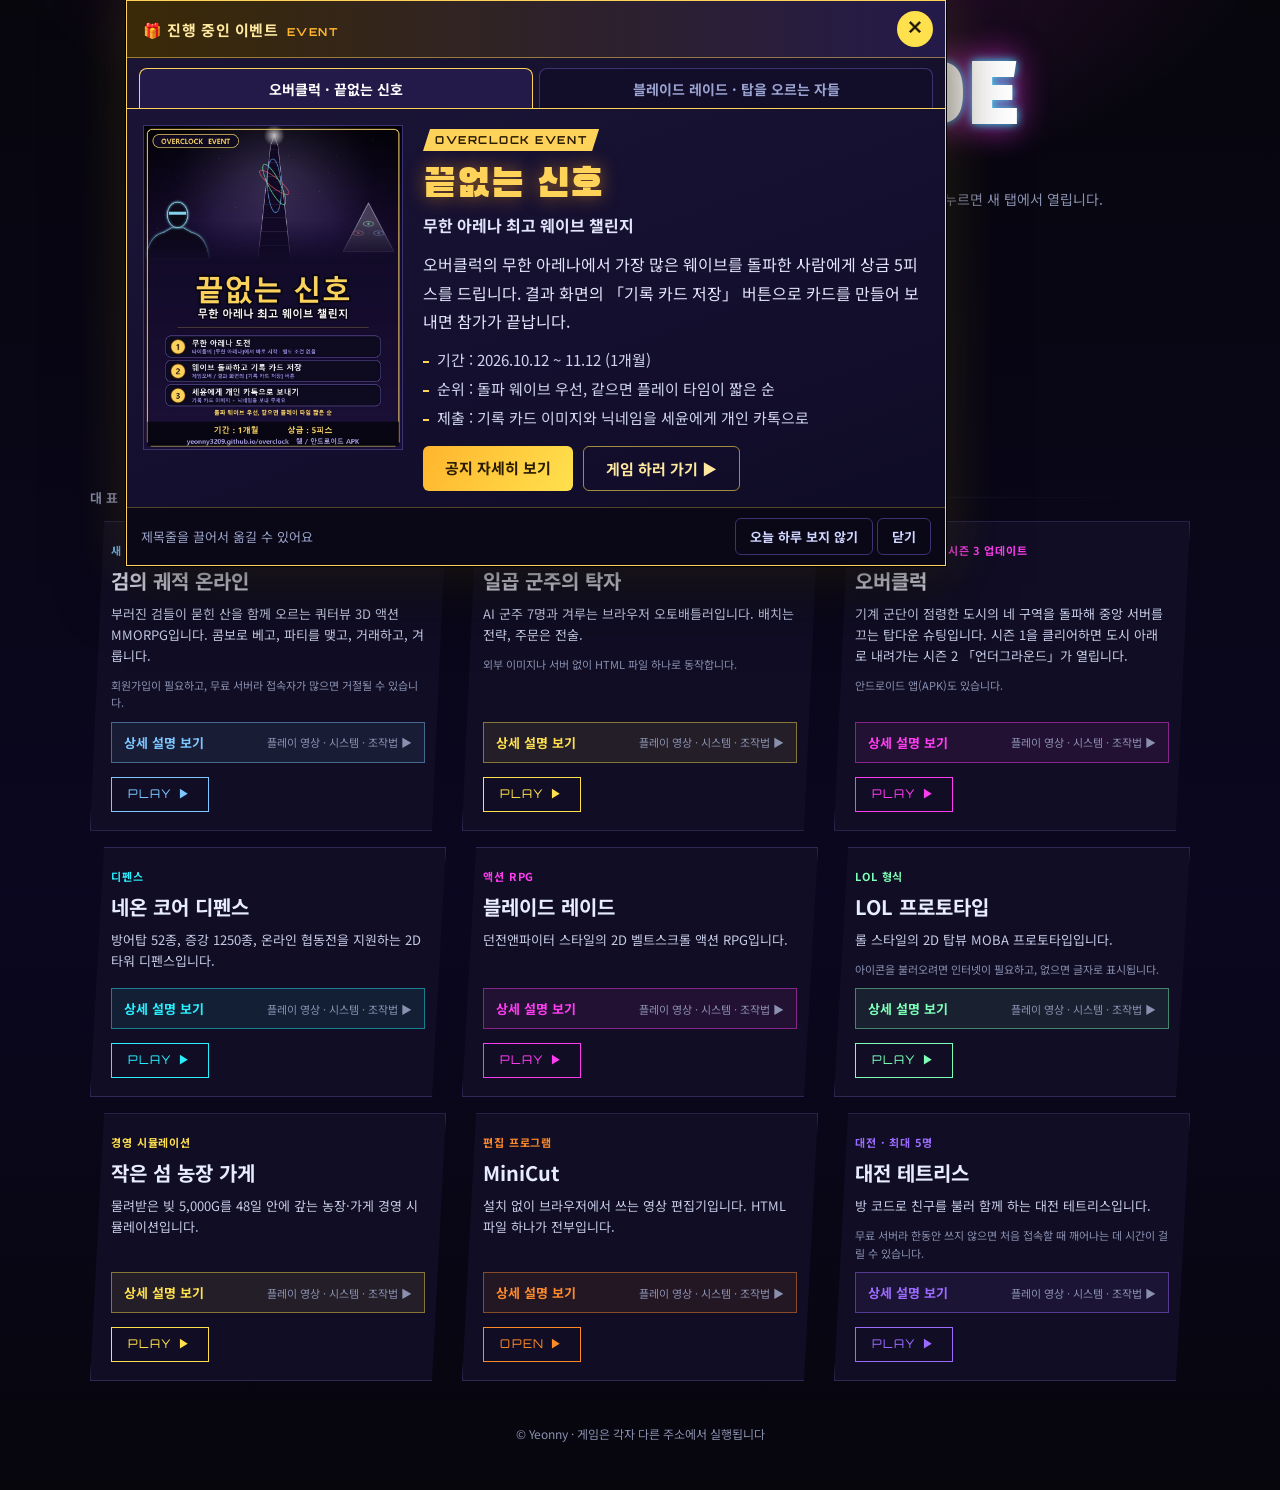
==== index.html @ 30a636f8 "새 게임 추가: 검의 궤적 온라인(카드, 상세 창, 플레이 영상, 새 테마) Co-Authored-By: Claude Sonnet 5.5 <noreply@anthropic.com>" ====
<!DOCTYPE html>
<html lang="ko">
<head>
<meta charset="utf-8">
<meta name="viewport" content="width=device-width,initial-scale=1,viewport-fit=cover">
<title>Yeonny Arcade</title>
<meta name="description" content="내가 만든 게임 모음. 명예의 전당과 대표 게임, 게임마다 상세 설명.">
<meta name="theme-color" content="#07060d">
<link rel="manifest" href="manifest.webmanifest">
<link rel="apple-touch-icon" href="icons/apple-touch-icon.png">
<meta name="apple-mobile-web-app-capable" content="yes">
<meta name="apple-mobile-web-app-title" content="Arcade">
<link rel="preconnect" href="https://fonts.googleapis.com">
<link rel="preconnect" href="https://fonts.gstatic.com" crossorigin>
<link href="https://fonts.googleapis.com/css2?family=Black+Han+Sans&family=Jua&family=Nanum+Myeongjo:wght@800&family=Noto+Sans+KR:wght@400;700&family=Orbitron:wght@700;900&display=swap" rel="stylesheet">
<style>
:root{--bg:#07060d;--panel:#100d24;--line:#2e2a55;--tx:#e8ecff;--mu:#8a90b0;--cy:#29f0ff;--mg:#ff3df0;--ye:#ffe14d}
*{box-sizing:border-box;margin:0;padding:0}
html,body{background:var(--bg);color:var(--tx);font-family:'Noto Sans KR','Malgun Gothic',sans-serif;min-height:100%}
body{padding:0 16px 48px;background:
  radial-gradient(900px 420px at 50% -80px,rgba(255,61,240,.22),transparent 70%),
  linear-gradient(var(--bg),#0b0720 60%,var(--bg))}
a{color:inherit;text-decoration:none}
.wrap{max-width:1100px;margin:0 auto}
header{padding:56px 0 28px;text-align:center}
.logo{font-family:'Black Han Sans','Malgun Gothic',sans-serif;font-size:clamp(40px,8vw,84px);line-height:1.05;letter-spacing:2px;color:#fff;text-shadow:0 0 10px var(--cy),0 0 34px var(--mg)}
.sub{font-family:'Orbitron',sans-serif;font-weight:700;letter-spacing:.5em;color:var(--mg);font-size:clamp(10px,2vw,15px);margin-top:10px;text-indent:.5em}
.lead{color:var(--mu);margin-top:16px;font-size:14px}
h2{font-family:'Orbitron','Noto Sans KR',sans-serif;font-size:13px;letter-spacing:.3em;text-transform:uppercase;color:var(--mu);margin:34px 0 14px;display:flex;align-items:center;gap:12px}
h2::after{content:"";flex:1;height:1px;background:linear-gradient(90deg,var(--line),transparent)}
h2 b{color:var(--ye);font-weight:700}
.grid{display:grid;gap:16px;align-items:stretch}
.hof{grid-template-columns:repeat(auto-fit,minmax(min(100%,320px),1fr))}
.games{grid-template-columns:repeat(auto-fill,minmax(min(100%,320px),1fr))}
.card{position:relative;display:flex;flex-direction:column;gap:10px;min-width:0;padding:20px 20px 18px;background:var(--panel);border:1.5px solid var(--line);clip-path:polygon(14px 0,100% 0,calc(100% - 14px) 100%,0 100%);transition:border-color .15s,box-shadow .15s}
.card:hover,.card:focus-within{border-color:var(--c,var(--cy));box-shadow:0 0 26px color-mix(in srgb,var(--c,var(--cy)) 40%,transparent)}
.card .tag{font-size:11px;font-weight:700;letter-spacing:.08em;color:var(--c,var(--cy))}
.card h3{font-size:20px;line-height:1.3;overflow-wrap:anywhere}
.card .lead2{font-size:13px;line-height:1.6;color:#c5cae6}
.card ul{list-style:none;display:flex;flex-direction:column;gap:6px;flex:1;padding-top:10px;border-top:1px solid var(--line)}
.card li{font-size:13px;line-height:1.65;color:#cfd4ee;padding-left:14px;position:relative;overflow-wrap:anywhere}
.card li::before{content:"";position:absolute;left:0;top:.72em;width:6px;height:2px;background:var(--c,var(--cy))}
.card details.more{flex:1;border-top:1px solid var(--line);padding-top:10px}
.card summary{cursor:pointer;list-style:none;display:flex;align-items:center;justify-content:space-between;gap:8px;font-size:13px;font-weight:700;color:var(--c,var(--cy));padding:6px 0;user-select:none}
.card summary::-webkit-details-marker{display:none}
.card summary small{font-weight:400;color:var(--mu)}
.card summary::after{content:"＋";font-size:16px;line-height:1}
.card details[open] summary::after{content:"－"}
.card summary:focus-visible{outline:2px solid var(--c,var(--cy));outline-offset:2px}
.card details ul{border-top:0;padding-top:8px}
.card .meta{font-size:11px;color:var(--mu);overflow-wrap:anywhere;line-height:1.6}
.card .go{align-self:flex-start;font-family:'Orbitron',sans-serif;font-size:12px;letter-spacing:.15em;color:var(--c,var(--cy));border:1.5px solid var(--c,var(--cy));padding:8px 16px;margin-top:4px;transition:background .12s,color .12s}
.card .go:hover,.card .go:focus-visible{background:var(--c,var(--cy));color:#07060d;outline:none}
.hof .card{border-color:color-mix(in srgb,var(--ye) 60%,var(--line));background:linear-gradient(160deg,#1a1430,var(--panel))}
.hof .card h3{font-size:23px}
.hof .card li{font-size:13.5px}
.note{font-size:12px;color:var(--mu);margin-top:10px;line-height:1.7}
footer{margin-top:44px;text-align:center;font-size:12px;color:var(--mu)}
@media (prefers-reduced-motion:reduce){.card,.go{transition:none}}

.hof-open{display:block;margin:22px auto 0;font-family:'Black Han Sans','Noto Sans KR',sans-serif;font-size:clamp(18px,3.4vw,24px);letter-spacing:.08em;color:#2a1c00;background:linear-gradient(120deg,#ffb52e,#ffe14d 40%,#fff6b0 50%,#ffe14d 60%,#ffb52e);background-size:220% 100%;border:0;padding:14px 34px;cursor:pointer;clip-path:polygon(16px 0,100% 0,calc(100% - 16px) 100%,0 100%);box-shadow:0 0 30px rgba(255,225,77,.55);animation:shine 3.2s linear infinite,pulse 2.4s ease-in-out infinite}
.hof-open .star{display:inline-block;animation:spin 3s linear infinite}
.hof-open:hover{filter:brightness(1.12)}
.hof-open:focus-visible{outline:3px solid #fff;outline-offset:4px}
@keyframes shine{to{background-position:-220% 0}}
@keyframes pulse{50%{box-shadow:0 0 48px rgba(255,225,77,.9)}}
@keyframes spin{to{transform:rotate(360deg)}}
.hof-ov{position:fixed;inset:0;z-index:50;background:radial-gradient(ellipse at 50% 0,#3a2a06 0,#120c02 55%,#050301 100%);opacity:0;transition:opacity .5s}
.hof-ov.open{opacity:1}
.hof-ov[hidden]{display:none}
#hofFx{position:absolute;inset:0;width:100%;height:100%;pointer-events:none}
.hof-beam{position:absolute;left:50%;top:-10%;width:160vmax;height:160vmax;margin-left:-80vmax;pointer-events:none;opacity:0;background:conic-gradient(from 0deg,transparent 0 8%,rgba(255,225,77,.16) 10%,transparent 12% 20%,rgba(255,225,77,.12) 22%,transparent 24% 33%,rgba(255,200,60,.15) 35%,transparent 37% 48%,rgba(255,225,77,.12) 50%,transparent 52% 63%,rgba(255,200,60,.15) 65%,transparent 67% 78%,rgba(255,225,77,.12) 80%,transparent 82% 100%);-webkit-mask:radial-gradient(circle,#000 0,transparent 55%);mask:radial-gradient(circle,#000 0,transparent 55%)}
.hof-ov.open .hof-beam{opacity:1;transition:opacity 1.2s .2s;animation:rays 40s linear infinite}
@keyframes rays{to{transform:rotate(360deg)}}
.hof-scroll{position:absolute;inset:0;overflow-y:auto;overflow-x:hidden;padding:0 16px 64px;-webkit-overflow-scrolling:touch}
.hof-x{position:fixed;top:max(12px,env(safe-area-inset-top));right:16px;z-index:3;width:44px;height:44px;border-radius:50%;border:1.5px solid rgba(255,225,77,.6);background:rgba(10,6,0,.7);color:#ffe14d;font-size:18px;cursor:pointer}
.hof-x:hover,.hof-x:focus-visible{background:#ffe14d;color:#120c02;outline:none}
.hof-head{text-align:center;padding:64px 0 28px;max-width:1000px;margin:0 auto}
.hof-kicker{font-family:'Orbitron',sans-serif;font-weight:700;letter-spacing:.5em;text-indent:.5em;font-size:12px;color:#ffb52e;opacity:0;transform:translateY(-8px);transition:all .6s .3s}
.hof-ov.open .hof-kicker{opacity:1;transform:none}
.hof-ov h2.hof-title{font-family:'Orbitron','Black Han Sans',sans-serif;font-weight:900;font-size:clamp(34px,9vw,92px);line-height:1.1;letter-spacing:.06em;margin:10px 0 0;display:block;text-transform:none;color:#fff6b0;text-shadow:0 0 14px #ffe14d,0 0 44px #ff9a00}
.hof-ov h2.hof-title::after{display:none}
.hof-title span{display:inline-block;opacity:0;transform:translateY(40px) scale(.6);filter:blur(8px)}
.hof-ov.open .hof-title span{animation:letter .7s cubic-bezier(.2,1.4,.4,1) forwards;animation-delay:calc(.45s + var(--i)*.07s)}
@keyframes letter{to{opacity:1;transform:none;filter:none}}
.hof-sub{margin-top:12px;color:#d9c9a0;font-size:15px;letter-spacing:.2em;opacity:0;transition:opacity .8s 1.6s}
.hof-ov.open .hof-sub{opacity:1}
.hof-ch{position:relative;max-width:1000px;margin:34px auto 0;padding:30px 28px 26px;background:linear-gradient(160deg,rgba(32,22,6,.92),rgba(14,9,3,.94));border:1.5px solid color-mix(in srgb,var(--c) 70%,#000);box-shadow:0 0 40px color-mix(in srgb,var(--c) 28%,transparent),inset 0 0 60px color-mix(in srgb,var(--c) 8%,transparent);clip-path:polygon(22px 0,100% 0,calc(100% - 22px) 100%,0 100%);opacity:0;transform:translateY(60px) scale(.96)}
.hof-ch.in{opacity:1;transform:none;transition:opacity .8s,transform .9s cubic-bezier(.2,1.2,.3,1)}
.hof-ch.in::before{content:"";position:absolute;top:0;bottom:0;width:30%;left:-40%;background:linear-gradient(100deg,transparent,rgba(255,255,255,.22),transparent);animation:sweep 1.4s .3s ease-out forwards;pointer-events:none}
@keyframes sweep{to{left:120%}}
.hof-ch .badge{display:inline-block;font-family:'Orbitron','Noto Sans KR',sans-serif;font-weight:700;font-size:12px;letter-spacing:.14em;color:#120c02;background:var(--c);padding:6px 14px;clip-path:polygon(8px 0,100% 0,calc(100% - 8px) 100%,0 100%)}
.hof-ch h3{font-family:'Black Han Sans','Noto Sans KR',sans-serif;font-weight:400;font-size:clamp(26px,5vw,44px);line-height:1.2;margin:14px 0 6px;color:#fff;text-shadow:0 0 18px var(--c)}
.hof-ch .quote{font-size:clamp(15px,2.4vw,19px);color:var(--c);font-weight:700;margin-bottom:12px}
.hof-ch .para{font-size:15px;line-height:1.85;color:#e6e0cf;margin-top:8px;max-width:78ch}
.hof-ch .chips{display:flex;flex-wrap:wrap;gap:8px;margin:16px 0 14px}
.hof-ch .chips span{font-size:12px;font-weight:700;color:var(--c);border:1px solid color-mix(in srgb,var(--c) 70%,#000);padding:5px 12px;background:color-mix(in srgb,var(--c) 10%,transparent)}
.hof-ch ul{list-style:none;display:grid;grid-template-columns:repeat(auto-fit,minmax(min(100%,420px),1fr));gap:4px 26px;padding-top:12px;border-top:1px solid color-mix(in srgb,var(--c) 40%,#000)}
.hof-ch li{font-size:13px;line-height:1.7;color:#d4cfc0;padding-left:14px;position:relative;overflow-wrap:anywhere}
.hof-ch li::before{content:"";position:absolute;left:0;top:.75em;width:6px;height:2px;background:var(--c)}
.hof-ch .meta{font-size:12px;color:#a89d80;margin-top:12px;line-height:1.6}
.hof-ch .go{display:inline-block;margin-top:18px;font-family:'Orbitron',sans-serif;font-weight:700;font-size:13px;letter-spacing:.15em;color:#120c02;background:var(--c);padding:11px 26px;clip-path:polygon(10px 0,100% 0,calc(100% - 10px) 100%,0 100%);transition:filter .12s,transform .12s}
.hof-ch .go:hover,.hof-ch .go:focus-visible{filter:brightness(1.18);transform:translateY(-2px);outline:none}
.hof-end{max-width:1000px;margin:40px auto 0;text-align:center;color:#d9c9a0;font-size:14px;letter-spacing:.12em;opacity:0;transition:opacity 1s}
.hof-end.in{opacity:1}
body.hof-lock{overflow:hidden}
@media (prefers-reduced-motion:reduce){.hof-open,.hof-open .star,.hof-beam{animation:none!important}.hof-ov,.hof-title span,.hof-kicker,.hof-sub,.hof-ch,.hof-end{transition:none!important;animation:none!important}.hof-title span{opacity:1;transform:none;filter:none}.hof-kicker,.hof-sub,.hof-ch,.hof-end{opacity:1;transform:none}.hof-ch::before{display:none}}

.hof-head{position:relative}
.hof-ring{position:absolute;left:50%;top:58%;border-radius:50%;pointer-events:none;opacity:0;transform:translate(-50%,-50%)}
.hof-ring.r1{width:min(560px,92vw);height:min(560px,92vw);border:2px dashed rgba(255,225,77,.45)}
.hof-ring.r2{width:min(720px,98vw);height:min(720px,98vw);border:1px solid rgba(255,154,0,.35);box-shadow:0 0 40px rgba(255,154,0,.25) inset}
.hof-ov.open .hof-ring{opacity:1;transition:opacity 1.2s 1s;animation:ringspin 22s linear infinite}
.hof-ov.open .hof-ring.r2{animation-duration:34s;animation-direction:reverse}
@keyframes ringspin{to{transform:translate(-50%,-50%) rotate(360deg)}}
.hof-title{will-change:transform}
.hof-ov.open h2.hof-title{animation:titleglow 2.4s 2.2s ease-in-out infinite}
@keyframes titleglow{50%{text-shadow:0 0 22px #fff,0 0 70px #ffb52e}}
.hof-flash{position:absolute;inset:0;background:radial-gradient(circle at 50% 30%,rgba(255,255,230,.95),rgba(255,225,77,.35) 45%,transparent 75%);opacity:0;pointer-events:none}
.hof-flash.boomf{animation:boomf .7s ease-out}
@keyframes boomf{0%{opacity:.9}100%{opacity:0}}
.hof-scroll.shake{animation:shake .55s}
@keyframes shake{0%,100%{transform:none}15%{transform:translate(-6px,4px)}30%{transform:translate(5px,-5px)}45%{transform:translate(-4px,-3px)}60%{transform:translate(4px,3px)}80%{transform:translate(-2px,1px)}}
.hof-snd{position:fixed;top:max(12px,env(safe-area-inset-top));right:68px;z-index:3;width:44px;height:44px;border-radius:50%;border:1.5px solid rgba(255,225,77,.6);background:rgba(10,6,0,.7);color:#ffe14d;font-size:18px;cursor:pointer}
.hof-snd:hover,.hof-snd:focus-visible{background:#ffe14d;outline:none}
.hof-ch.in{box-shadow:0 0 70px color-mix(in srgb,var(--c) 38%,transparent),inset 0 0 70px color-mix(in srgb,var(--c) 10%,transparent)}
.hof-ch.in .badge{animation:badgepop .7s cubic-bezier(.2,1.6,.4,1) .35s backwards}
@keyframes badgepop{from{transform:scale(.3) rotate(-8deg);opacity:0}to{transform:none;opacity:1}}
.hof-ch.in h3{animation:h3in .8s .25s cubic-bezier(.2,1.2,.3,1) backwards}
@keyframes h3in{from{transform:translateX(-40px);opacity:0;filter:blur(6px)}to{transform:none;opacity:1;filter:none}}
.hof-ch.in .chips span{animation:chipin .5s backwards;animation-delay:calc(.6s + var(--n,0)*.08s)}
@keyframes chipin{from{transform:translateY(14px) scale(.8);opacity:0}to{transform:none;opacity:1}}
@media (prefers-reduced-motion:reduce){.hof-ring,.hof-flash,.hof-scroll.shake,.hof-ch.in .badge,.hof-ch.in h3,.hof-ch.in .chips span{animation:none!important}.hof-ring{opacity:.5}.hof-ov.open h2.hof-title{animation:none!important}}
.hof-vid{margin:4px 0 14px;position:relative;border:1.5px solid color-mix(in srgb,var(--c) 60%,#000);box-shadow:0 0 34px color-mix(in srgb,var(--c) 30%,transparent);background:#000;aspect-ratio:16/9;overflow:hidden;max-width:820px}
.hof-vid video{width:100%;height:100%;display:block;object-fit:contain}
.hof-vid figcaption{position:absolute;left:0;right:0;bottom:0;padding:6px 10px;font:700 11px Orbitron,'Noto Sans KR',sans-serif;letter-spacing:.08em;color:#fff;background:linear-gradient(transparent,rgba(0,0,0,.75))}
.hof-ch.in .hof-vid{animation:vidin .9s .45s cubic-bezier(.2,1.2,.3,1) backwards}
@keyframes vidin{from{opacity:0;transform:scale(.92)}to{opacity:1;transform:none}}
</style>
<link rel="stylesheet" href="games.css?v=3">
<link rel="stylesheet" href="history.css?v=3">
<link rel="stylesheet" href="events.css?v=3">
</head>
<body>
<div class="wrap">
  <header>
    <div class="logo">YEONNY ARCADE</div>
    <div class="sub">GAME COLLECTION</div>
    <p class="lead">내가 만든 게임 중에서 잘 만든 것만 모았습니다. 「상세 설명 보기」를 누르면 플레이 영상과 자세한 설명 창이 열리고, 아래 버튼을 누르면 새 탭에서 열립니다.</p>
    <button type="button" class="hof-open" id="hofOpen" aria-haspopup="dialog"><span class="star">★</span> 명예의 전당 <span class="star">★</span></button>
    <button type="button" class="hs-open" id="hsOpen" aria-haspopup="dialog"><span class="ico">🚶</span>역사 · HISTORY</button>
    <button type="button" class="hs-open ev-open" id="evOpen" aria-haspopup="dialog"><span class="ico">🎁</span>진행 중인 이벤트</button>
  </header>

  <h2>대표 게임</h2>
  <div class="grid games">
    <article class="card" style="--c:#7cc7ff">
      <span class="tag">새 게임 · 온라인 MMORPG</span>
      <h3>검의 궤적 온라인</h3>
      <p class="lead2">부러진 검들이 묻힌 산을 함께 오르는 쿼터뷰 3D 액션 MMORPG입니다. 콤보로 베고, 파티를 맺고, 거래하고, 겨룹니다.</p>
      <span class="meta">회원가입이 필요하고, 무료 서버라 접속자가 많으면 거절될 수 있습니다.</span>
      <button type="button" class="more-btn" data-game="swordtrail">상세 설명 보기 <span>플레이 영상 · 시스템 · 조작법 ▶</span></button>
      <a class="go" href="https://sword-trail-online.3d-rpg-game.workers.dev/" target="_blank" rel="noopener">PLAY ▶</a>
    </article>

    <article class="card" style="--c:#ffe14d">
      <span class="tag">오토배틀러</span>
      <h3>일곱 군주의 탁자</h3>
      <p class="lead2">AI 군주 7명과 겨루는 브라우저 오토배틀러입니다. 배치는 전략, 주문은 전술.</p>
      <span class="meta">외부 이미지나 서버 없이 HTML 파일 하나로 동작합니다.</span>
      <button type="button" class="more-btn" data-game="sevenlords">상세 설명 보기 <span>플레이 영상 · 시스템 · 조작법 ▶</span></button>
      <a class="go" href="https://yeonny3209.github.io/seven-lords-table/" target="_blank" rel="noopener">PLAY ▶</a>
    </article>

    <article class="card" style="--c:#ff3df0">
      <span class="tag">로그라이트 슈팅 · 시즌 3 업데이트</span>
      <h3>오버클럭</h3>
      <p class="lead2">기계 군단이 점령한 도시의 네 구역을 돌파해 중앙 서버를 끄는 탑다운 슈팅입니다. 시즌 1을 클리어하면 도시 아래로 내려가는 시즌 2 「언더그라운드」가 열립니다.</p>
      <span class="meta">안드로이드 앱(APK)도 있습니다.</span>
      <button type="button" class="more-btn" data-game="overclock">상세 설명 보기 <span>플레이 영상 · 시스템 · 조작법 ▶</span></button>
      <a class="go" href="https://yeonny3209.github.io/overclock/" target="_blank" rel="noopener">PLAY ▶</a>
    </article>

    <article class="card" style="--c:#29f0ff">
      <span class="tag">디펜스</span>
      <h3>네온 코어 디펜스</h3>
      <p class="lead2">방어탑 52종, 증강 1250종, 온라인 협동전을 지원하는 2D 타워 디펜스입니다.</p>
      <button type="button" class="more-btn" data-game="neondefense">상세 설명 보기 <span>플레이 영상 · 시스템 · 조작법 ▶</span></button>
      <a class="go" href="https://yeonny3209.github.io/neon-core-defense/" target="_blank" rel="noopener">PLAY ▶</a>
    </article>

    <article class="card" style="--c:#ff3df0">
      <span class="tag">액션 RPG</span>
      <h3>블레이드 레이드</h3>
      <p class="lead2">던전앤파이터 스타일의 2D 벨트스크롤 액션 RPG입니다.</p>
      <button type="button" class="more-btn" data-game="bladeraid">상세 설명 보기 <span>플레이 영상 · 시스템 · 조작법 ▶</span></button>
      <a class="go" href="https://yeonny3209.github.io/blade-raid/" target="_blank" rel="noopener">PLAY ▶</a>
    </article>

    <article class="card" style="--c:#7dffb8">
      <span class="tag">LOL 형식</span>
      <h3>LOL 프로토타입</h3>
      <p class="lead2">롤 스타일의 2D 탑뷰 MOBA 프로토타입입니다.</p>
      <span class="meta">아이콘을 불러오려면 인터넷이 필요하고, 없으면 글자로 표시됩니다.</span>
      <button type="button" class="more-btn" data-game="lol">상세 설명 보기 <span>플레이 영상 · 시스템 · 조작법 ▶</span></button>
      <a class="go" href="https://yeonny3209.github.io/lol-prototype/" target="_blank" rel="noopener">PLAY ▶</a>
    </article>

    <article class="card" style="--c:#ffe14d">
      <span class="tag">경영 시뮬레이션</span>
      <h3>작은 섬 농장 가게</h3>
      <p class="lead2">물려받은 빚 5,000G를 48일 안에 갚는 농장·가게 경영 시뮬레이션입니다.</p>
      <button type="button" class="more-btn" data-game="farm">상세 설명 보기 <span>플레이 영상 · 시스템 · 조작법 ▶</span></button>
      <a class="go" href="https://yeonny3209.github.io/island-farm-shop/" target="_blank" rel="noopener">PLAY ▶</a>
    </article>

    <article class="card" style="--c:#ff8a2a">
      <span class="tag">편집 프로그램</span>
      <h3>MiniCut</h3>
      <p class="lead2">설치 없이 브라우저에서 쓰는 영상 편집기입니다. HTML 파일 하나가 전부입니다.</p>
      <button type="button" class="more-btn" data-game="minicut">상세 설명 보기 <span>플레이 영상 · 시스템 · 조작법 ▶</span></button>
      <a class="go" href="https://yeonny3209.github.io/minicut/" target="_blank" rel="noopener">OPEN ▶</a>
    </article>

    <article class="card" style="--c:#9b6bff">
      <span class="tag">대전 · 최대 5명</span>
      <h3>대전 테트리스</h3>
      <p class="lead2">방 코드로 친구를 불러 함께 하는 대전 테트리스입니다.</p>
      <span class="meta">무료 서버라 한동안 쓰지 않으면 처음 접속할 때 깨어나는 데 시간이 걸릴 수 있습니다.</span>
      <button type="button" class="more-btn" data-game="tetris">상세 설명 보기 <span>플레이 영상 · 시스템 · 조작법 ▶</span></button>
      <a class="go" href="https://tgame-9sve.onrender.com/" target="_blank" rel="noopener">PLAY ▶</a>
    </article>
  </div>

  <footer>© Yeonny · 게임은 각자 다른 주소에서 실행됩니다</footer>
</div>
<div class="hof-ov" id="hof" hidden role="dialog" aria-modal="true" aria-labelledby="hofTitle">
  <audio id="hofBgm" src="hall-of-fame.mp3" preload="none" loop></audio>
  <canvas id="hofFx" aria-hidden="true"></canvas>
  <div class="hof-flash" id="hofFlash" aria-hidden="true"></div>
  <div class="hof-beam" aria-hidden="true"></div>
  <div class="hof-scroll" id="hofScroll">
    <button type="button" class="hof-snd" id="hofSnd" aria-label="소리 끄기" aria-pressed="false">🔊</button>
    <button type="button" class="hof-x" id="hofClose" aria-label="명예의 전당 닫기">✕</button>
    <div class="hof-head">
      <div class="hof-ring r1" aria-hidden="true"></div><div class="hof-ring r2" aria-hidden="true"></div>
      <div class="hof-kicker">YEONNY ARCADE</div>
      <h2 class="hof-title" id="hofTitle" aria-label="HALL OF FAME"></h2>
      <p class="hof-sub">명예의 전당 · 세 가지 이정표</p>
    </div>
    <section class="hof-ch" style="--c:#ffe14d" data-i="0">
      <div class="badge">FIRST PAGE · 첫 번째 페이지</div>
      <h3>모든 것이 시작된 첫 페이지</h3>
      <p class="quote">“여기서 시작됐다.”</p>
      <figure class="hof-vid"><video muted loop playsinline preload="none" data-src="media/dragon.mp4"></video><figcaption>● PLAY FOOTAGE · 드래곤 보육원 &amp; 배틀 RPG · 직접 플레이</figcaption></figure>
      <p class="para">이 페이지는 처음으로 만든 게임이 태어난 곳입니다. 그 뒤로 이어진 모든 게임의 출발점이고, 그래서 명예의 전당 가장 앞자리에 둡니다.</p><p class="para">처음 만든 게임은 드래곤을 키우고, 교배하고, 3대3으로 싸우는 「드래곤 보육원 &amp; 배틀 RPG」입니다. 이 Streamlit 앱은 그 한 페이지에서 시작해 지금은 업다운 게임부터 타워 디펜스, 좀비 FPS, 리듬 게임, 워들까지 18개 페이지로 자랐습니다.</p>
      <div class="chips"><span style="--n:0">첫 번째 게임</span><span style="--n:1">Streamlit</span><span style="--n:2">페이지 18개</span><span style="--n:3">드래곤 3대3</span></div>
      <ul>
        <li>이 버튼은 앱 안의 「드래곤 보육원 &amp; 배틀 RPG」 페이지로 바로 연결됩니다.</li>
        <li>화면은 React와 Tailwind로 만들어 Streamlit 앱 안에 끼워 넣었습니다.</li>
        <li>게임의 흐름은 먹이 주기, 교배하기, 3대3 전투 순서입니다.</li>
        <li>보육원에서 드래곤을 키우고, 교배소에서 새 드래곤을 얻습니다.</li>
        <li>알을 노리는 밀렵꾼이 나오고, 함정을 설치해 알을 지킬 수 있습니다.</li>
        <li>전투는 드래곤 3마리를 골라 내보내고 턴을 주고받는 방식입니다.</li>
        <li>AI 투기장에서는 컴퓨터와 싸우고, 친선전에서는 사람과 싸웁니다.</li>
        <li>친선전은 한 기기에서 번갈아 조작하거나, 방 코드를 써서 다른 기기와 온라인으로 합니다.</li>
        <li>드래곤에는 각성과 전설 등급이 있고, 속성마다 다른 필살기 연출이 나옵니다.</li>
        <li>모은 드래곤은 도감으로 확인하고, 진행 상황은 내보내기와 불러오기로 옮길 수 있습니다.</li>
        <li>같은 Streamlit 앱 안에는 업다운 게임, 뱀사다리, 쿼리도, 9속성 타워 디펜스, 1대1 멀티 RPG, 드래곤 서바이버, 몽글이 키우기, 좀비 디펜스 FPS, 개미굴 대전, 검투사 아레나, 리듬 세카이, 워들 등 다른 게임도 함께 들어 있습니다.</li>
      </ul>
      <p class="meta">접속하면 Streamlit 로그인 화면으로 넘어갈 수 있습니다. 앱이 비공개이거나 잠들어 있을 때 그렇습니다.</p>
      <a class="go" href="https://qkrtpdbs1-cajfntkjrpgleppcqjkg8n.streamlit.app/dragon_nursery_page" target="_blank" rel="noopener">PLAY ▶</a>
    </section>
    <section class="hof-ch" style="--c:#ff3df0" data-i="1">
      <div class="badge">THE BEST · 가장 잘 만든 게임</div>
      <h3>가장 잘 만든 게임</h3>
      <p class="quote">“내가 만든 것 중 가장 잘 만든 작품.”</p>
      <figure class="hof-vid"><video muted loop playsinline preload="none" data-src="media/bladeraid.mp4"></video><figcaption>● PLAY FOOTAGE · 어둠의 숲 · 직접 플레이</figcaption></figure>
      <p class="para">직접 만든 게임 중에서 가장 잘 만들었다고 꼽은 작품입니다. 던전앤파이터 스타일의 2D 벨트스크롤 액션 RPG로, 완성도에 가장 공을 들였습니다.</p><p class="para">캐릭터 그림과 효과음을 이미지·음원 파일 없이 코드로 만들었고, 던전 10곳마다 보스를 하나씩 배치했습니다. 코드는 애니메이션, 오디오, 보스, 던전, 적, 이펙트, 로비, 터치 조작까지 18개 모듈로 나뉘어 있습니다.</p>
      <div class="chips"><span style="--n:0">가장 잘 만든 게임</span><span style="--n:1">던전 10곳</span><span style="--n:2">보스 10명</span><span style="--n:3">모듈 18개</span><span style="--n:4">터치·PWA</span></div>
      <ul>
        <li>화면은 2D이고, 그래픽은 Canvas2D, 효과음은 WebAudio로 직접 만들었습니다.</li>
        <li>모닥불이 켜진 야영지 로비에서 가로 카드로 던전을 고릅니다.</li>
        <li>앞의 던전을 클리어해야 다음 던전의 잠금이 풀립니다.</li>
        <li>던전은 어둠의 숲, 잊혀진 신전, 얼어붙은 설원, 버려진 광산, 사막의 유적, 죽음의 늪, 강철 공장, 천상의 회랑, 심연의 나락, 군주의 옥좌까지 10곳입니다.</li>
        <li>던전마다 보스가 따로 있어 바르카스, 요툰, 고르곤, 네크렘, 펜라, CX-9, 세라핌, 아즈모르, 이그니스, 카오스 10명과 차례로 싸웁니다.</li>
        <li>주인공은 검귀 카엘이고, 돌진참과 지진검 같은 기술을 씁니다.</li>
        <li>캐릭터는 이미지 파일 없이 코드로 부위별로 그려서 움직입니다.</li>
        <li>로비에서 보유 골드와 진행도, 던전별 최고 랭크를 확인합니다.</li>
        <li>컴퓨터는 키보드와 마우스, 휴대폰은 화면 터치로 조작합니다.</li>
        <li>설치형 웹앱(PWA)이라 홈 화면에 추가해 오프라인으로도 열 수 있고, 안드로이드 앱 프로젝트도 들어 있습니다.</li>
        <li>직접 만든 게임 중에서 가장 잘 만든 작품으로 꼽은 게임입니다.</li>
      </ul>
      
      <a class="go" href="https://yeonny3209.github.io/blade-raid/" target="_blank" rel="noopener">PLAY ▶</a>
    </section>
    <section class="hof-ch" style="--c:#29f0ff" data-i="2">
      <div class="badge">FIRST 3D · 첫 번째 3D 게임</div>
      <h3>처음으로 도전한 3D</h3>
      <p class="quote">“평면을 벗어난 첫 번째 세계.”</p>
      <figure class="hof-vid"><video muted loop playsinline preload="none" data-src="media/portal3d.mp4"></video><figcaption>● PLAY FOOTAGE · Dragon Rider 1단계 · 알 도둑 · 직접 플레이</figcaption></figure>
      <p class="para">처음으로 만든 3D 게임입니다. 평면 위에서 움직이던 게임과 달리, 이 게임에서는 처음으로 입체 공간을 달리고 날아다닙니다.</p><p class="para">React Three Fiber로 만든 「My 3D Game Universe」 안에는 하드코어 액션 RPG 「끝없는 수련」, 알을 훔쳐 부화시키고 하늘에서 싸우는 「드래곤 라이더」, 점프맵 「시련의 탑」, 방탈출 「잠긴 방」까지 네 개의 3D 게임이 들어 있고, 파티·결투·거래로 친구와 함께 즐기는 멀티플레이 메뉴까지 갖췄습니다.</p>
      <div class="chips"><span style="--n:0">첫 번째 3D</span><span style="--n:1">React Three Fiber</span><span style="--n:2">게임 4종</span><span style="--n:3">멀티플레이</span></div>
      <ul>
        <li>처음으로 만든 3D 게임이고, 이름은 「My 3D Game Universe」입니다.</li>
        <li>하드코어 액션 RPG(9개 직업 · 6차 전직 · PVP), 드래곤 라이더(잠입 · 부화 · 비행 슈팅), 시련의 탑(점프맵 · 타임어택), 잠긴 방(방탈출) 네 가지 게임을 담았습니다.</li>
        <li>설치 없이 브라우저에서 바로 플레이합니다.</li>
        <li>RPG에는 직업 선택과 전직관이 있어 캐릭터를 성장시킵니다.</li>
        <li>같이 하기 메뉴에서 파티 초대, 결투 신청, 거래 신청을 할 수 있습니다.</li>
        <li>파밍의 투기장과 힐러의 부활처럼 여럿이 함께 하는 요소가 있습니다.</li>
        <li>다른 기기의 가족·친구와는 인터넷 중계 서버를 거쳐 만납니다.</li>
        <li>서버가 없어도 혼자 하는 로컬 모드로 게임이 정상 동작합니다.</li>
        <li>컴퓨터는 좌클릭, 점프, 우클릭 드래그로 시점을 돌리며 조작합니다.</li>
        <li>휴대폰에서는 화면 조이스틱으로 움직입니다.</li>
        <li>Netlify에 무료로 배포했고, 주소만 알면 컴퓨터와 휴대폰 어디서나 열립니다.</li>
      </ul>
      <p class="meta">세부 기능은 소스 코드를 기준으로 적었습니다. 실제 화면과 조금 다를 수 있습니다.</p>
      <a class="go" href="https://chimerical-licorice-8b602c.netlify.app/" target="_blank" rel="noopener">PLAY ▶</a>
    </section>
    <p class="hof-end">★ 이 세 게임이 지금의 Yeonny Arcade를 만들었습니다 ★</p>
  </div>
</div>

<script>
(function () {
  var $ = function (id) { return document.getElementById(id); };
  var ov = $('hof'), openBtn = $('hofOpen'), closeBtn = $('hofClose'), sndBtn = $('hofSnd');
  var title = $('hofTitle'), scroller = $('hofScroll'), cv = $('hofFx'), bgm = $('hofBgm'), flash = $('hofFlash'), beam = ov.querySelector('.hof-beam');
  var reduce = window.matchMedia && matchMedia('(prefers-reduced-motion: reduce)').matches;
  var timers = [], raf = 0, running = false, lastFocus = null;
  var rockets = [], sparks = [], confetti = [], t0 = 0, pulse = 0;
  var muted = false;
  try { muted = localStorage.getItem('hofMute') === '1'; } catch (e) { }

  // ---------- 제목 글자 쪼개기 ----------
  'HALL OF FAME'.split('').forEach(function (ch, i) {
    var s = document.createElement('span');
    s.style.setProperty('--i', i);
    s.textContent = ch === ' ' ? ' ' : ch;
    title.appendChild(s);
  });

  // ---------- 소리: 직접 만든 배경음악 + 합성 효과음 ----------
  var AC = window.AudioContext || window.webkitAudioContext;
  var ac = null, master = null, analyser = null, freq = null, routed = false, noiseBuf = null;
  function ensureAudio() {
    if (!AC) return false;
    if (!ac) {
      try {
        ac = new AC(); master = ac.createGain(); master.gain.value = muted ? 0 : 1;
        analyser = ac.createAnalyser(); analyser.fftSize = 128; analyser.smoothingTimeConstant = 0.75;
        freq = new Uint8Array(analyser.frequencyBinCount);
        master.connect(analyser); analyser.connect(ac.destination);
        var n = ac.sampleRate; noiseBuf = ac.createBuffer(1, n, ac.sampleRate); var d = noiseBuf.getChannelData(0);
        for (var i = 0; i < n; i++) d[i] = Math.random() * 2 - 1;
        // 파일(file://)로 열면 브라우저가 음악 분석을 막아 소리가 끊기므로 http(s)에서만 연결한다
        if (/^https?:/.test(location.protocol)) { var src = ac.createMediaElementSource(bgm); src.connect(master); routed = true; }
      } catch (e) { ac = null; return false; }
    }
    if (ac.state === 'suspended') ac.resume();
    return true;
  }
  function tone(type, f0, f1, dur, vol, delay) {
    if (!ac || muted) return;
    var t = ac.currentTime + (delay || 0), o = ac.createOscillator(), g = ac.createGain();
    o.type = type; o.frequency.setValueAtTime(f0, t); o.frequency.exponentialRampToValueAtTime(Math.max(20, f1), t + dur);
    g.gain.setValueAtTime(vol, t); g.gain.exponentialRampToValueAtTime(0.001, t + dur);
    o.connect(g); g.connect(master); o.start(t); o.stop(t + dur + 0.05);
  }
  function noise(dur, vol, f0, f1, type, delay) {
    if (!ac || muted) return;
    var t = ac.currentTime + (delay || 0), s = ac.createBufferSource(); s.buffer = noiseBuf;
    var f = ac.createBiquadFilter(); f.type = type || 'lowpass';
    f.frequency.setValueAtTime(f0, t); f.frequency.exponentialRampToValueAtTime(Math.max(30, f1), t + dur);
    var g = ac.createGain(); g.gain.setValueAtTime(vol, t); g.gain.exponentialRampToValueAtTime(0.001, t + dur);
    s.connect(f); f.connect(g); g.connect(master); s.start(t, Math.random() * 0.4); s.stop(t + dur + 0.05);
  }
  var sfx = {
    whoosh: function () { noise(1.4, 0.35, 200, 5000, 'bandpass'); tone('sawtooth', 90, 700, 1.3, 0.05); },
    tick: function (i) { tone('triangle', 900 + i * 90, 900 + i * 90, 0.06, 0.07); },
    boom: function () { tone('sine', 130, 28, 0.9, 0.55); noise(0.9, 0.5, 2400, 70, 'lowpass'); tone('sawtooth', 60, 30, 0.8, 0.12); },
    reveal: function () { [523, 659, 784, 1046, 1318].forEach(function (f, i) { tone('triangle', f, f, 0.45, 0.1, i * 0.07); tone('sine', f * 2, f * 2, 0.35, 0.04, i * 0.07); }); noise(0.5, 0.18, 6000, 1500, 'highpass'); },
    whistle: function () { tone('sine', 500 + Math.random() * 300, 1500, 0.35, 0.05); },
    pop: function () { noise(0.4, 0.28, 5000, 300, 'lowpass'); tone('sine', 220, 60, 0.25, 0.2); noise(0.6, 0.09, 9000, 4000, 'highpass', 0.05); },
    finale: function () { [392, 523, 659, 784, 1046, 1318, 1568].forEach(function (f, i) { tone('square', f, f, 0.6, 0.05, i * 0.09); tone('triangle', f / 2, f / 2, 0.7, 0.08, i * 0.09); }); }
  };
  function applyMute() {
    if (master) master.gain.value = muted ? 0 : 1;
    bgm.muted = routed ? false : muted; // 연결된 경우 master 가 음소거를 처리하고, 아니면 직접 음소거한다
    sndBtn.textContent = muted ? '🔇' : '🔊';
    sndBtn.setAttribute('aria-pressed', muted ? 'true' : 'false');
    sndBtn.setAttribute('aria-label', muted ? '소리 켜기' : '소리 끄기');
    try { localStorage.setItem('hofMute', muted ? '1' : '0'); } catch (e) { }
  }
  var fadeT = 0;
  function fadeMusic(to, ms, done) {
    clearInterval(fadeT);
    var from = bgm.volume, steps = Math.max(1, ms / 50), i = 0;
    fadeT = setInterval(function () {
      i++; bgm.volume = Math.max(0, Math.min(1, from + (to - from) * (i / steps)));
      if (i >= steps) { clearInterval(fadeT); if (done) done(); }
    }, 50);
  }
  function startMusic() {
    bgm.currentTime = 0; bgm.volume = 0; bgm.loop = true;
    var p = bgm.play(); if (p && p.catch) p.catch(function () { });
    fadeMusic(0.8, 2500);
  }

  // ---------- 불꽃 · 색종이 · 스펙트럼 ----------
  var COLORS = ['#ffe14d', '#ffb52e', '#ff3df0', '#29f0ff', '#7dffb8', '#ffffff', '#ff6a1a'];
  function size() { var d = Math.min(2, window.devicePixelRatio || 1); cv.width = innerWidth * d; cv.height = innerHeight * d; }
  function launch(x, color) {
    rockets.push({ x: x == null ? innerWidth * (0.12 + Math.random() * 0.76) : x, y: innerHeight + 10, vy: -(9 + Math.random() * 4), ty: innerHeight * (0.12 + Math.random() * 0.32), c: color || COLORS[Math.floor(Math.random() * COLORS.length)], px: 0, py: 0 });
    sfx.whistle();
  }
  function explodeAt(x, y, color, n) {
    n = n || 70;
    var ring = Math.random() < 0.4;
    for (var i = 0; i < n; i++) {
      var a = ring ? (i / n) * 6.283 : Math.random() * 6.283, sp = ring ? 4.2 : 1.5 + Math.random() * 5;
      sparks.push({ x: x, y: y, px: x, py: y, vx: Math.cos(a) * sp, vy: Math.sin(a) * sp, life: 55 + Math.random() * 40, max: 95, c: Math.random() < 0.25 ? '#ffffff' : color });
    }
    sfx.pop();
  }
  function confettiBurst(x, y, n, color) {
    for (var i = 0; i < n; i++) {
      var a = -Math.PI / 2 + (Math.random() - 0.5) * 2.4, sp = 5 + Math.random() * 11;
      confetti.push({ x: x, y: y, vx: Math.cos(a) * sp, vy: Math.sin(a) * sp, w: 5 + Math.random() * 6, h: 3 + Math.random() * 5, r: Math.random() * 6.283, vr: (Math.random() - 0.5) * 0.4, c: color && Math.random() < 0.5 ? color : COLORS[Math.floor(Math.random() * COLORS.length)], life: 220 + Math.random() * 120 });
    }
  }
  function bassLevel() {
    if (routed && analyser) {
      analyser.getByteFrequencyData(freq);
      var s = 0; for (var i = 0; i < 6; i++) s += freq[i];
      return s / 6 / 255;
    }
    var t = (performance.now() - t0) / 1000; // 분석이 막힌 경우: 박자 느낌의 가짜 맥박
    return muted ? 0 : 0.35 + 0.35 * Math.pow(Math.max(0, Math.sin(t * 6.4)), 6);
  }
  function frame() {
    if (!running) return;
    var d = Math.min(2, window.devicePixelRatio || 1), x = cv.getContext('2d'), W = innerWidth, H = innerHeight, i, p;
    x.setTransform(d, 0, 0, d, 0, 0); x.clearRect(0, 0, W, H);
    // 박자에 맞춰 제목과 광선이 맥박친다
    var b = bassLevel(); pulse += (b - pulse) * 0.35;
    title.style.transform = 'scale(' + (1 + pulse * 0.045).toFixed(3) + ')';
    beam.style.filter = 'brightness(' + (1 + pulse * 1.4).toFixed(2) + ')';
    x.globalCompositeOperation = 'lighter';
    // 하단 스펙트럼
    var bars = 48, bw = W / bars;
    if (routed && analyser) analyser.getByteFrequencyData(freq);
    for (i = 0; i < bars; i++) {
      var v;
      if (routed && analyser) v = freq[Math.floor(i * freq.length / bars)] / 255;
      else { var tt = (performance.now() - t0) / 1000; v = muted ? 0.04 : 0.18 + 0.3 * Math.abs(Math.sin(tt * 3 + i * 0.5)) * (0.4 + 0.6 * Math.abs(Math.sin(tt * 1.3 + i * 0.2))); }
      var h = 6 + v * H * 0.22;
      var g = x.createLinearGradient(0, H, 0, H - h); g.addColorStop(0, 'rgba(255,181,46,0.55)'); g.addColorStop(1, 'rgba(255,225,77,0)');
      x.fillStyle = g; x.fillRect(i * bw + 2, H - h, bw - 4, h);
    }
    // 로켓
    for (i = rockets.length - 1; i >= 0; i--) {
      p = rockets[i]; p.px = p.x; p.py = p.y; p.y += p.vy; p.vy *= 0.985;
      x.globalAlpha = 1; x.strokeStyle = p.c; x.lineWidth = 2.5; x.beginPath(); x.moveTo(p.px, p.py + 14); x.lineTo(p.x, p.y); x.stroke();
      if (p.y <= p.ty || p.vy > -2.4) { explodeAt(p.x, p.y, p.c, 80); flash.classList.remove('boomf'); void flash.offsetWidth; flash.classList.add('boomf'); rockets.splice(i, 1); }
    }
    // 불꽃 입자 (꼬리 포함)
    for (i = sparks.length - 1; i >= 0; i--) {
      p = sparks[i]; p.life--; p.px = p.x; p.py = p.y; p.x += p.vx; p.y += p.vy; p.vy += 0.07; p.vx *= 0.985; p.vy *= 0.985;
      if (p.life <= 0) { sparks.splice(i, 1); continue; }
      var k = p.life / p.max; x.globalAlpha = Math.min(1, k * 1.5); x.strokeStyle = p.c; x.lineWidth = 1 + k * 2;
      x.beginPath(); x.moveTo(p.px, p.py); x.lineTo(p.x, p.y); x.stroke();
    }
    // 색종이
    x.globalCompositeOperation = 'source-over';
    for (i = confetti.length - 1; i >= 0; i--) {
      p = confetti[i]; p.life--; p.vy += 0.22; p.vx *= 0.985; p.vy *= 0.985; p.x += p.vx + Math.sin(p.life * 0.1) * 0.8; p.y += p.vy; p.r += p.vr;
      if (p.life <= 0 || p.y > H + 20) { confetti.splice(i, 1); continue; }
      x.globalAlpha = Math.min(1, p.life / 40); x.save(); x.translate(p.x, p.y); x.rotate(p.r); x.scale(1, Math.abs(Math.cos(p.r * 1.7)) + 0.15);
      x.fillStyle = p.c; x.fillRect(-p.w / 2, -p.h / 2, p.w, p.h); x.restore();
    }
    // 은은한 금빛 먼지
    if (sparks.length < 400 && Math.random() < 0.6) {
      sparks.push({ x: Math.random() * W, y: H + 6, px: 0, py: 0, vx: (Math.random() - 0.5) * 0.4, vy: -(0.5 + Math.random() * 1.4), life: 200 + Math.random() * 120, max: 320, c: '#ffd24d' });
    }
    x.globalAlpha = 1;
    raf = requestAnimationFrame(frame);
  }

  // ---------- 열기 / 닫기 ----------
  function later(fn, ms) { timers.push(setTimeout(fn, ms)); }
  function shake() { scroller.classList.remove('shake'); void scroller.offsetWidth; scroller.classList.add('shake'); }
  function doFlash() { flash.classList.remove('boomf'); void flash.offsetWidth; flash.classList.add('boomf'); }
  function chapterColor(el) { return (el.style.getPropertyValue('--c') || '#ffe14d').trim(); }
  function open() {
    lastFocus = document.activeElement; ov.hidden = false; document.body.classList.add('hof-lock');
    scroller.scrollTop = 0; t0 = performance.now(); pulse = 0;
    [].forEach.call(ov.querySelectorAll('.hof-ch,.hof-end'), function (e) { e.classList.remove('in'); });
    void ov.offsetWidth; ov.classList.add('open');
    var ok = ensureAudio(); applyMute();
    if (ok) { sfx.whoosh(); }
    [].forEach.call(ov.querySelectorAll('.hof-vid video'), function (v) { if (!v.src) v.src = v.dataset.src; v.muted = true; var p = v.play(); if (p && p.catch) p.catch(function () { }); });
    startMusic();
    var els = ov.querySelectorAll('.hof-ch,.hof-end');
    var steps = reduce ? [0, 0, 0, 0] : [1900, 2800, 3700, 4700];
    if (!reduce) {
      for (var i = 0; i < 12; i++) (function (i) { later(function () { sfx.tick(i); }, 450 + i * 70); })(i);
      later(function () { sfx.boom(); doFlash(); shake(); confettiBurst(innerWidth / 2, innerHeight * 0.3, 140); }, 1400);
      size(); rockets = []; sparks = []; confetti = []; running = true;
      launch(innerWidth * 0.25); later(function () { launch(innerWidth * 0.75); }, 300); later(function () { launch(innerWidth * 0.5); }, 650);
      raf = requestAnimationFrame(frame);
    }
    [].forEach.call(els, function (e, idx) {
      later(function () {
        e.classList.add('in');
        if (idx < 3) {
          sfx.reveal();
          if (!reduce) {
            var c = chapterColor(e);
            doFlash(); shake();
            var rr = e.getBoundingClientRect();
            confettiBurst(rr.left + rr.width * (idx === 1 ? 0.5 : idx === 0 ? 0.2 : 0.8), Math.min(innerHeight * 0.6, Math.max(140, rr.top + 60)), 70, c);
            launch(innerWidth * (idx === 0 ? 0.2 : idx === 1 ? 0.5 : 0.8), c);
          }
        } else {
          sfx.finale();
          if (!reduce) { for (var k = 0; k < 6; k++) (function (k) { later(function () { launch(); }, k * 220); })(k); confettiBurst(innerWidth / 2, innerHeight * 0.9, 160); doFlash(); }
        }
      }, steps[idx]);
    });
    // 이후에도 가끔 불꽃을 쏘아 올린다
    if (!reduce) later(function loop() { if (!running) return; launch(); timers.push(setTimeout(loop, 1400 + Math.random() * 1800)); }, 6200);
    closeBtn.focus({ preventScroll: true });
  }
  function close() {
    [].forEach.call(ov.querySelectorAll('.hof-vid video'), function (v) { v.pause(); });
    ov.classList.remove('open'); timers.forEach(clearTimeout); timers = [];
    fadeMusic(0, 600, function () { bgm.pause(); });
    setTimeout(function () { running = false; cancelAnimationFrame(raf); ov.hidden = true; document.body.classList.remove('hof-lock'); title.style.transform = ''; }, reduce ? 0 : 650);
    if (lastFocus && lastFocus.focus) lastFocus.focus({ preventScroll: true });
  }
  openBtn.addEventListener('click', open); closeBtn.addEventListener('click', close);
  sndBtn.addEventListener('click', function () { muted = !muted; applyMute(); if (!muted && ac && ac.state === 'suspended') ac.resume(); });
  ov.addEventListener('click', function (e) { if (e.target === ov || e.target === scroller) close(); });
  addEventListener('keydown', function (e) {
    if (ov.hidden) return;
    if (e.key === 'Escape') { close(); return; }
    if (e.key === 'm' || e.key === 'M') { muted = !muted; applyMute(); return; }
    if (e.key === 'Tab') {
      var f = [].slice.call(ov.querySelectorAll('a[href],button')); if (!f.length) return;
      var first = f[0], last = f[f.length - 1];
      if (e.shiftKey && document.activeElement === first) { e.preventDefault(); last.focus(); }
      else if (!e.shiftKey && document.activeElement === last) { e.preventDefault(); first.focus(); }
    }
  });
  document.addEventListener('visibilitychange', function () { if (document.hidden && !ov.hidden) { bgm.pause(); } else if (!document.hidden && !ov.hidden) { var p = bgm.play(); if (p && p.catch) p.catch(function () { }); } });
  addEventListener('resize', function () { if (running) size(); });
  applyMute();
})();

</script>
<script src="games-data.js?v=2"></script>
<script src="games.js?v=3"></script>
<script src="history.js?v=3"></script>
<script src="events.js?v=1"></script>
<script src="pwa.js?v=1"></script>
</body>
</html>
---- games.css ----
/* ===== 게임 상세 창 (명예의 전당과 다른 구성: 영상 + 사양서) ===== */
.more-btn{display:flex;align-items:center;justify-content:space-between;width:100%;margin-top:4px;padding:10px 12px;font:700 13px 'Noto Sans KR',sans-serif;color:var(--c,var(--cy));background:color-mix(in srgb,var(--c,var(--cy)) 8%,transparent);border:1px solid color-mix(in srgb,var(--c,var(--cy)) 45%,transparent);cursor:pointer;margin-top:auto}
.more-btn:hover,.more-btn:focus-visible{background:color-mix(in srgb,var(--c,var(--cy)) 22%,transparent);outline:none}
.more-btn span{font-size:11px;color:var(--mu);font-weight:400}
.gd{position:fixed;inset:0;z-index:60;display:flex;align-items:center;justify-content:center;padding:16px;background:rgba(3,2,8,.82);opacity:0;transition:opacity .35s}
.gd[hidden]{display:none}
.gd.open{opacity:1}
.gd-win{position:relative;width:min(1100px,100%);max-height:calc(100vh - 32px);overflow:auto;background:var(--gbg);color:var(--gtx);border:2px solid var(--gac);box-shadow:0 0 60px color-mix(in srgb,var(--gac) 40%,transparent);font-family:var(--gfont,'Noto Sans KR'),sans-serif;-webkit-overflow-scrolling:touch}
.gd-x{position:sticky;top:10px;float:right;margin:10px 10px 0 0;z-index:3;width:42px;height:42px;border-radius:50%;border:2px solid var(--gac);background:var(--gbg);color:var(--gac);font-size:18px;cursor:pointer}
.gd-x:hover,.gd-x:focus-visible{background:var(--gac);color:var(--gbg);outline:none}
.gd-hero{display:grid;grid-template-columns:minmax(0,1.35fr) minmax(0,1fr);gap:0;border-bottom:2px solid color-mix(in srgb,var(--gac) 50%,transparent)}
.gd-vid{position:relative;background:#000;aspect-ratio:16/9;align-self:start}
.gd-vid video{width:100%;height:100%;display:block;object-fit:contain;background:#000}
.gd-vid .rec{position:absolute;left:10px;top:10px;font:700 11px Orbitron,sans-serif;letter-spacing:.12em;color:#fff;background:rgba(0,0,0,.55);padding:4px 8px}
.gd-vid .rec::before{content:'';display:inline-block;width:8px;height:8px;border-radius:50%;background:#ff3b3b;margin-right:6px;animation:recb 1s steps(2) infinite}
@keyframes recb{50%{opacity:0}}
.gd-head{padding:26px 26px 20px;display:flex;flex-direction:column;gap:10px}
.gd-en{font:700 11px Orbitron,sans-serif;letter-spacing:.3em;color:var(--gac)}
.gd-title{font-family:var(--gtfont,'Black Han Sans'),sans-serif;font-size:clamp(30px,4.5vw,48px);line-height:1.1;color:var(--gtitle,var(--gtx));font-weight:400}
.gd-genre{display:inline-block;align-self:flex-start;font-size:12px;font-weight:700;padding:4px 10px;background:var(--gac);color:var(--gbg)}
.gd-tag{font-size:15px;line-height:1.7;color:var(--gmu)}
.gd-play{align-self:flex-start;margin-top:auto;font:700 14px Orbitron,'Noto Sans KR',sans-serif;letter-spacing:.12em;color:var(--gbg);background:var(--gac);padding:12px 26px;text-decoration:none}
.gd-play:hover,.gd-play:focus-visible{filter:brightness(1.15);outline:2px solid var(--gtx);outline-offset:2px}
.gd-stats{display:grid;grid-template-columns:repeat(6,minmax(0,1fr));border-bottom:2px solid color-mix(in srgb,var(--gac) 50%,transparent)}
.gd-stat{padding:16px 10px;text-align:center;border-right:1px solid color-mix(in srgb,var(--gac) 25%,transparent)}
.gd-stat:last-child{border-right:0}
.gd-stat b{display:block;font-size:clamp(18px,2.4vw,26px);color:var(--gac);font-family:var(--gnum,'Orbitron'),'Noto Sans KR',sans-serif}
.gd-stat span{font-size:12px;color:var(--gmu)}
.gd-body{display:grid;grid-template-columns:minmax(0,1.6fr) minmax(0,1fr);gap:0}
.gd-main{padding:24px 26px;border-right:1px solid color-mix(in srgb,var(--gac) 25%,transparent)}
.gd-side{padding:24px 22px}
.gd h4{font:700 12px Orbitron,'Noto Sans KR',sans-serif;letter-spacing:.25em;color:var(--gac);margin:0 0 12px;text-transform:uppercase}
.gd h4:not(:first-child){margin-top:26px}
.gd-intro p{font-size:15px;line-height:1.9;margin-bottom:10px}
.gd-sys{display:grid;grid-template-columns:repeat(2,minmax(0,1fr));gap:10px}
.gd-card{padding:14px;background:color-mix(in srgb,var(--gac) 7%,transparent);border:1px solid color-mix(in srgb,var(--gac) 30%,transparent)}
.gd-card .i{font-size:22px}
.gd-card b{display:block;margin:4px 0 4px;font-size:15px;color:var(--gtitle,var(--gtx))}
.gd-card p{font-size:13px;line-height:1.7;color:var(--gmu)}
.gd-keys{display:grid;grid-template-columns:auto 1fr;gap:6px 12px;align-items:center}
.gd-keys kbd{font:700 12px 'Noto Sans KR',monospace;padding:4px 8px;border:1px solid var(--gac);color:var(--gac);background:color-mix(in srgb,var(--gac) 10%,transparent);white-space:nowrap;justify-self:start}
.gd-keys span{font-size:13px;color:var(--gtx)}
.gd-list{list-style:none;display:flex;flex-direction:column;gap:8px}
.gd-list li{font-size:13px;line-height:1.7;padding-left:20px;position:relative;color:var(--gtx)}
.gd-list li::before{content:var(--gbul,'▸');position:absolute;left:0;color:var(--gac)}
body.gd-lock{overflow:hidden}
@media(max-width:820px){.gd-hero,.gd-body{grid-template-columns:1fr}.gd-main{border-right:0;border-bottom:1px solid color-mix(in srgb,var(--gac) 25%,transparent)}.gd-stats{grid-template-columns:repeat(3,minmax(0,1fr))}.gd-stat:nth-child(3){border-right:0}.gd-sys{grid-template-columns:1fr}.gd{padding:0}.gd-win{max-height:100vh;height:100%;border-width:0}}

/* ----- 테마 8종: 색 · 글꼴 · 장식 · 등장 연출이 모두 다르다 ----- */
.th-royal{--gbg:#1c0f08;--gtx:#f3e3c3;--gmu:#c9b08a;--gac:#e6b450;--gtitle:#ffe2a0;--gtfont:'Nanum Myeongjo','Black Han Sans';--gbul:'♛'}
.th-royal .gd-win{background:radial-gradient(ellipse at top,#3a1a0e,#1c0f08 70%);border-image:linear-gradient(135deg,#e6b450,#7a4a1a,#e6b450) 1}
.gd.open .th-royal{animation:royalIn .8s cubic-bezier(.2,1,.3,1)}
@keyframes royalIn{from{clip-path:inset(0 50% 0 50%);filter:brightness(2)}to{clip-path:inset(0 0 0 0);filter:none}}

.th-neon{--gbg:#07060d;--gtx:#e8ecff;--gmu:#9aa0c4;--gac:#ff3df0;--gtitle:#fff;--gbul:'◆'}
.th-neon .gd-win{background:linear-gradient(#07060d,#120a24);box-shadow:0 0 40px #ff3df066,inset 0 0 80px #29f0ff14}
.th-neon .gd-title{text-shadow:0 0 12px #29f0ff,0 0 30px #ff3df0}
.gd.open .th-neon{animation:neonIn .7s steps(1) , neonIn2 .7s ease-out}
@keyframes neonIn{0%{opacity:0}10%{opacity:1}15%{opacity:.2}25%{opacity:1}30%{opacity:.4}40%{opacity:1}}
@keyframes neonIn2{from{transform:skewX(-6deg) scale(1.03)}to{transform:none}}

.th-blueprint{--gbg:#06182e;--gtx:#d6ecff;--gmu:#8fb6d8;--gac:#5ad1ff;--gtitle:#ffffff;--gfont:'Noto Sans KR';--gbul:'＋'}
.th-blueprint .gd-win{background:#06182e linear-gradient(rgba(90,209,255,.08) 1px,transparent 1px) 0 0/24px 24px,linear-gradient(90deg,rgba(90,209,255,.08) 1px,#06182e 1px) 0 0/24px 24px;border-style:dashed}
.th-blueprint .gd-card{border-style:dashed}
.gd.open .th-blueprint{animation:bpIn .8s ease-out}
@keyframes bpIn{from{clip-path:inset(0 0 100% 0)}to{clip-path:inset(0 0 0 0)}}

.th-steel{--gbg:#121014;--gtx:#ece6dc;--gmu:#a99d8c;--gac:#d94a3a;--gtitle:#fff3e0;--gbul:'⚔'}
.th-steel .gd-win{background:linear-gradient(160deg,#241c1c,#121014 60%);border-color:#6a6a72;border-left:6px solid #d94a3a}
.th-steel .gd-genre{clip-path:polygon(0 0,100% 0,92% 100%,0 100%)}
.gd.open .th-steel{animation:slashIn .6s cubic-bezier(.3,1.4,.4,1)}
@keyframes slashIn{from{clip-path:polygon(0 0,0 0,0 100%,0 100%);transform:translateX(-30px)}to{clip-path:polygon(0 0,100% 0,100% 100%,0 100%);transform:none}}

.th-hextech{--gbg:#0a1422;--gtx:#e6dcc0;--gmu:#a89d7c;--gac:#c8aa6e;--gtitle:#f0e6d2;--gbul:'⬡'}
.th-hextech .gd-win{background:radial-gradient(circle at 80% 0,#0a3a4a,#0a1422 60%);border-color:#c8aa6e;outline:1px solid #0ac8b9;outline-offset:-8px}
.th-hextech .gd-genre{background:#0ac8b9}
.gd.open .th-hextech{animation:hexIn .8s ease-out}
@keyframes hexIn{from{clip-path:circle(0% at 50% 50%)}to{clip-path:circle(150% at 50% 50%)}}

.th-paper{--gbg:#fff8ea;--gtx:#4a3b2a;--gmu:#7d6a52;--gac:#4caf50;--gtitle:#3b2a18;--gtfont:'Jua','Black Han Sans';--gnum:'Jua';--gbul:'🌱'}
.th-paper .gd-win{background:#fff8ea;border:3px solid #8bc34a;border-radius:22px;box-shadow:0 18px 50px rgba(0,0,0,.4)}
.th-paper .gd-card{border-radius:14px;background:#fff;border-color:#d7e8c3}
.th-paper .gd-vid{border-radius:18px 0 0 0;overflow:hidden}
.th-paper .gd-play{border-radius:30px}
.gd.open .th-paper{animation:paperIn .7s cubic-bezier(.3,1.6,.5,1)}
@keyframes paperIn{from{transform:translateY(80px) rotate(-3deg) scale(.9);opacity:0}to{transform:none;opacity:1}}

.th-editor{--gbg:#16181d;--gtx:#e3e6ec;--gmu:#9aa1ad;--gac:#ff8a2a;--gtitle:#ffffff;--gfont:'Noto Sans KR';--gbul:'▶'}
.th-editor .gd-win{background:#16181d;border-color:#2a2e36;border-top:4px solid #ff8a2a}
.th-editor .gd-stats{background:repeating-linear-gradient(90deg,#1f232a 0 40px,#1b1e24 40px 80px)}
.gd.open .th-editor{animation:edIn .8s ease-out}
@keyframes edIn{0%{clip-path:inset(0 100% 0 0)}100%{clip-path:inset(0 0 0 0)}}

.th-blocks{--gbg:#0d0b1e;--gtx:#ece8ff;--gmu:#a7a0d6;--gac:#9b6bff;--gtitle:#fff;--gbul:'■'}
.th-blocks .gd-win{background:#0d0b1e;border-color:#9b6bff}
.th-blocks .gd-stat b{text-shadow:2px 2px 0 #29f0ff}
.th-blocks .gd-card:nth-child(7n+1){border-color:#29f0ff}.th-blocks .gd-card:nth-child(7n+2){border-color:#ffe14d}.th-blocks .gd-card:nth-child(7n+3){border-color:#ff3df0}.th-blocks .gd-card:nth-child(7n+4){border-color:#6dff8a}.th-blocks .gd-card:nth-child(7n+5){border-color:#ff8a2a}.th-blocks .gd-card:nth-child(7n+6){border-color:#ff4d6d}
.gd.open .th-blocks{animation:blkIn .7s steps(6)}
@keyframes blkIn{from{transform:translateY(-100%)}to{transform:none}}

@media (prefers-reduced-motion:reduce){.gd.open .gd-win{animation:none!important}.gd{transition:none}}

/* 진행 중인 이벤트 */
.ev{display:grid;grid-template-columns:minmax(0,300px) minmax(0,1fr);gap:22px;align-items:center;padding:18px;border:1.5px solid color-mix(in srgb,#ffd25a 60%,#000);background:linear-gradient(160deg,#1a1430,var(--panel));box-shadow:0 0 40px rgba(255,210,90,.12)}
.ev-poster{display:block;border:1px solid var(--line);overflow:hidden;line-height:0}
.ev-poster img{width:100%;height:auto;display:block;transition:transform .35s}
.ev-poster:hover img,.ev-poster:focus-visible img{transform:scale(1.03)}
.ev-tag{display:inline-block;font:700 11px 'Orbitron','Noto Sans KR',sans-serif;letter-spacing:.14em;color:#2a1c00;background:#ffd25a;padding:4px 12px;clip-path:polygon(7px 0,100% 0,calc(100% - 7px) 100%,0 100%)}
.ev-body h3{font-family:'Black Han Sans','Noto Sans KR',sans-serif;font-weight:400;font-size:clamp(30px,5vw,46px);margin:10px 0 0;color:#ffd25a;text-shadow:0 0 18px rgba(255,159,26,.5);line-height:1.2}
.ev-sub{font-weight:700;color:#fff;font-size:17px;margin:2px 0 10px}
.ev-body p{font-size:15px;line-height:1.8;color:#dfe2f7}
.ev-body ul{list-style:none;margin:12px 0 0;display:grid;gap:4px}
.ev-body li{font-size:14px;color:#c9cdea;padding-left:14px;position:relative}
.ev-body li::before{content:"";position:absolute;left:0;top:.8em;width:6px;height:2px;background:#ffd25a}
.ev-btns{display:flex;gap:10px;flex-wrap:wrap;margin-top:16px}
.ev-go{display:inline-block;font:700 14px 'Noto Sans KR',sans-serif;color:#2a1c00;background:linear-gradient(120deg,#ffb52e,#ffe14d);padding:11px 22px;border-radius:6px}
.ev-go.alt{background:transparent;color:#ffe9a0;border:1.5px solid rgba(255,225,77,.6)}
.ev-go:hover,.ev-go:focus-visible{filter:brightness(1.15);outline:none}
@media(max-width:700px){.ev{grid-template-columns:1fr}.ev-poster{max-width:340px;margin:0 auto}}

/* 검의 궤적 온라인 */
.th-sword{--gbg:#0b1220;--gtx:#e6eefc;--gmu:#9fb3d1;--gac:#7cc7ff;--gtitle:#fff6dc;--gtfont:'Black Han Sans','Noto Sans KR';--gbul:'🗡'}
.th-sword .gd-win{background:radial-gradient(ellipse at 20% 0,#1d3358,#0b1220 65%);border-color:#7cc7ff;border-image:linear-gradient(135deg,#7cc7ff,#e8c36a,#7cc7ff) 1}
.th-sword .gd-title{text-shadow:0 0 18px rgba(232,195,106,.6)}
.th-sword .gd-genre{background:#e8c36a;color:#0b1220}
.gd.open .th-sword{animation:swordIn .75s cubic-bezier(.2,1.2,.3,1)}
@keyframes swordIn{0%{clip-path:polygon(0 0,0 0,0 100%,0 100%);transform:translateX(-60px) skewX(-6deg)}60%{clip-path:polygon(0 0,100% 0,100% 100%,0 100%)}100%{transform:none}}
---- history.css ----
/* 역사 창: 걸어 다니며 지난 게임들을 만나는 횡스크롤 */
.hs-open{display:block;margin:14px auto 0;font-family:'Black Han Sans','Noto Sans KR',sans-serif;font-size:clamp(16px,3vw,21px);letter-spacing:.08em;color:#06141a;background:linear-gradient(120deg,#29f0ff,#8ff7d9 45%,#ff9bf3);border:0;padding:12px 34px;cursor:pointer;clip-path:polygon(14px 0,100% 0,calc(100% - 14px) 100%,0 100%);box-shadow:0 0 28px rgba(41,240,255,.35);transition:filter .2s,transform .2s}
.hs-open:hover{filter:brightness(1.12);transform:translateY(-2px)}
.hs-open:focus-visible{outline:3px solid #fff;outline-offset:4px}
.hs-open .ico{display:inline-block;margin-right:8px}

.hs{position:fixed;inset:0;z-index:60;background:#050410;opacity:0;transition:opacity .6s;touch-action:none;-webkit-user-select:none;user-select:none;font-family:'Noto Sans KR','Malgun Gothic',sans-serif;color:#eef0ff}
.hs.open{opacity:1}
.hs[hidden]{display:none}
body.hs-lock{overflow:hidden}
#hsCv{position:absolute;inset:0;width:100%;height:100%;display:block}
.hs-flash{position:absolute;inset:0;background:#fff;opacity:0;pointer-events:none;transition:opacity .5s}
.hs-flash.on{opacity:.85;transition:none}

.hs-top{position:absolute;left:0;right:0;top:0;display:flex;align-items:center;gap:10px;padding:max(10px,env(safe-area-inset-top)) 14px 10px;z-index:5;pointer-events:none}
.hs-brand{font-family:'Orbitron','Black Han Sans',sans-serif;font-weight:900;letter-spacing:.18em;font-size:13px;color:#cfe9ff;text-shadow:0 0 12px rgba(41,240,255,.6);white-space:nowrap}
.hs-dots{display:flex;gap:6px;flex:1;justify-content:center;pointer-events:auto;flex-wrap:wrap}
.hs-dot{width:30px;height:30px;border-radius:50%;border:1.5px solid rgba(255,255,255,.3);background:rgba(8,6,24,.6);color:#9aa3d0;font:700 13px 'Orbitron',sans-serif;cursor:pointer;display:grid;place-items:center;transition:all .25s;padding:0}
.hs-dot:hover,.hs-dot:focus-visible{border-color:#fff;color:#fff;outline:none}
.hs-dot.seen{border-color:var(--c,#29f0ff);color:var(--c,#29f0ff)}
.hs-dot.now{background:var(--c,#29f0ff);color:#050410;box-shadow:0 0 14px var(--c,#29f0ff);transform:scale(1.15)}
.hs-btn{pointer-events:auto;width:40px;height:40px;border-radius:50%;border:1.5px solid rgba(255,255,255,.4);background:rgba(8,6,24,.7);color:#fff;font-size:16px;cursor:pointer;flex:none;display:grid;place-items:center;padding:0}
.hs-btn:hover,.hs-btn:focus-visible{background:#fff;color:#050410;outline:none}
.hs-btn[aria-pressed=true]{border-color:#ffe14d;color:#ffe14d}

.hs-stat{position:absolute;left:14px;top:max(58px,calc(env(safe-area-inset-top) + 48px));z-index:4;font:700 14px 'Noto Sans KR',sans-serif;color:#ffe9a0;background:rgba(8,6,24,.6);border:1px solid rgba(255,225,77,.35);border-radius:999px;padding:5px 12px;pointer-events:none}

/* 정거장 창 */
.hs-panel{position:absolute;left:50%;top:max(96px,calc(env(safe-area-inset-top) + 86px));transform:translate(-50%,-14px) scale(.97);width:min(960px,calc(100vw - 24px));overflow:hidden;z-index:6;opacity:0;pointer-events:none;transition:opacity .45s,transform .55s cubic-bezier(.2,1.2,.3,1);border:1.5px solid color-mix(in srgb,var(--c,#29f0ff) 75%,#000);background:linear-gradient(160deg,rgba(18,14,42,.94),rgba(8,6,22,.95));box-shadow:0 0 50px color-mix(in srgb,var(--c,#29f0ff) 35%,transparent),inset 0 0 60px color-mix(in srgb,var(--c,#29f0ff) 8%,transparent);display:grid;grid-template-columns:minmax(0,1.05fr) minmax(0,1fr);grid-template-rows:minmax(0,1fr)}
.hs-panel.show{opacity:1;pointer-events:auto;transform:translate(-50%,0) scale(1)}
.hs-vid{position:relative;background:#000;aspect-ratio:16/9;align-self:start;margin:14px 0 14px 14px;border:1.5px solid color-mix(in srgb,var(--c,#29f0ff) 60%,#000);overflow:hidden}
.hs-vid video{width:100%;height:100%;display:block;object-fit:contain;background:#000}
.hs-vid .rec{position:absolute;left:8px;top:8px;font:700 12px 'Orbitron',sans-serif;letter-spacing:.12em;color:#fff;background:rgba(0,0,0,.6);padding:3px 8px}
.hs-vid .rec::before{content:"● ";color:#ff3b5c}
.hs-txt{padding:16px 20px 16px 18px;overflow-y:auto;max-height:100%;-webkit-overflow-scrolling:touch}
.hs-tag{display:inline-block;font:700 13px 'Orbitron','Noto Sans KR',sans-serif;letter-spacing:.12em;color:#050410;background:var(--c,#29f0ff);padding:4px 12px;clip-path:polygon(7px 0,100% 0,calc(100% - 7px) 100%,0 100%)}
.hs-txt h3{font-family:'Black Han Sans','Noto Sans KR',sans-serif;font-weight:400;font-size:clamp(28px,4vw,40px);margin:12px 0 2px;line-height:1.2;color:#fff;text-shadow:0 0 16px var(--c,#29f0ff)}
.hs-en{font:700 13px 'Orbitron',sans-serif;letter-spacing:.2em;color:var(--c,#29f0ff);opacity:.85}
.hs-quote{margin:12px 0 8px;font-size:clamp(17px,2.2vw,21px);font-weight:700;color:var(--c,#29f0ff);line-height:1.6}
.hs-txt p{font-size:17px;line-height:1.8;color:#e6e9fb;margin-top:10px}
.hs-chips{display:flex;flex-wrap:wrap;gap:6px;margin:12px 0 4px}
.hs-chips span{font-size:14px;font-weight:700;color:var(--c,#29f0ff);border:1px solid color-mix(in srgb,var(--c,#29f0ff) 65%,#000);padding:3px 10px;background:color-mix(in srgb,var(--c,#29f0ff) 10%,transparent)}
.hs-go{display:inline-block;margin-top:14px;font:700 15px 'Orbitron',sans-serif;letter-spacing:.14em;color:#050410;background:var(--c,#29f0ff);padding:9px 22px;clip-path:polygon(9px 0,100% 0,calc(100% - 9px) 100%,0 100%);text-decoration:none}
.hs-go:hover,.hs-go:focus-visible{filter:brightness(1.18);outline:none}

/* 말풍선 */
.hs-say{position:absolute;left:50%;bottom:calc(20% + 132px);transform:translate(-50%,8px);z-index:5;max-width:min(640px,calc(100vw - 32px));text-align:center;font-size:clamp(17px,2.6vw,23px);font-weight:700;line-height:1.7;color:#fff;background:rgba(8,6,24,.72);border:1px solid rgba(255,255,255,.28);padding:10px 20px;border-radius:14px;opacity:0;transition:opacity .5s,transform .5s;pointer-events:none;text-shadow:0 0 10px rgba(120,200,255,.6)}
.hs-say.show{opacity:1;transform:translate(-50%,0)}

/* 조작 안내 · 터치 버튼 */
.hs-help{position:absolute;left:50%;bottom:max(14px,env(safe-area-inset-bottom));transform:translateX(-50%);z-index:4;font-size:15px;color:#aab2e0;background:rgba(8,6,24,.55);padding:6px 14px;border-radius:999px;white-space:nowrap;transition:opacity .8s;pointer-events:none}
.hs-help.off{opacity:0}
.hs-pad{position:absolute;left:0;right:0;bottom:max(14px,env(safe-area-inset-bottom));display:none;justify-content:space-between;padding:0 16px;z-index:7;pointer-events:none}
.hs-pad .grp{display:flex;gap:12px;pointer-events:auto}
.hs-pad button{width:66px;height:66px;border-radius:50%;border:2px solid rgba(255,255,255,.5);background:rgba(8,6,24,.62);color:#fff;font-size:26px;touch-action:none;padding:0;-webkit-tap-highlight-color:transparent}
.hs-pad button:active,.hs-pad button.on{background:rgba(41,240,255,.4);border-color:#29f0ff}
@media (hover:none),(pointer:coarse){.hs-pad{display:flex}.hs-help{display:none}}

/* 시작 카드 */
.hs-intro{position:absolute;inset:0;z-index:9;display:grid;place-items:center;background:radial-gradient(ellipse at 50% 40%,rgba(10,8,40,.55),rgba(3,2,12,.9));text-align:center;padding:20px;transition:opacity .9s}
.hs-intro.off{opacity:0;pointer-events:none}
.hs-intro .k{font:700 12px 'Orbitron',sans-serif;letter-spacing:.5em;text-indent:.5em;color:#8ff7d9}
.hs-intro h2{font-family:'Black Han Sans','Noto Sans KR',sans-serif;font-size:clamp(40px,10vw,92px);line-height:1.05;margin:12px 0 0;color:#fff;letter-spacing:.04em;display:block;text-transform:none;text-shadow:0 0 18px #29f0ff,0 0 60px #ff3df0}
.hs-intro h2::after{display:none}
.hs-intro p{margin:18px auto 0;max-width:620px;font-size:clamp(17px,2.8vw,21px);line-height:1.9;color:#cfd6ff}
.hs-intro .row{display:flex;gap:12px;justify-content:center;flex-wrap:wrap;margin-top:26px}
.hs-intro button{font-family:'Black Han Sans','Noto Sans KR',sans-serif;font-size:19px;letter-spacing:.08em;color:#06141a;background:linear-gradient(120deg,#29f0ff,#8ff7d9 45%,#ff9bf3);border:0;padding:13px 40px;cursor:pointer;clip-path:polygon(14px 0,100% 0,calc(100% - 14px) 100%,0 100%)}
.hs-intro button.alt{background:transparent;color:#cfe9ff;border:1.5px solid rgba(207,233,255,.6);clip-path:none;font-size:16px;padding:12px 26px;border-radius:6px}
.hs-intro small{display:block;margin-top:18px;color:#9aa3c8;font-size:14px}

/* 마지막 인사 */
.hs-end{position:absolute;left:50%;top:44%;transform:translate(-50%,-50%);z-index:8;width:min(780px,calc(100vw - 28px));text-align:center;opacity:0;pointer-events:none;transition:opacity 1.6s}
.hs-end.show{opacity:1;pointer-events:auto}
.hs-end::before{content:"";position:absolute;inset:-40px -30px;z-index:-1;background:radial-gradient(ellipse at center,rgba(14,6,30,.62),rgba(14,6,30,0) 70%);pointer-events:none}
.hs-end .k{font:700 12px 'Orbitron',sans-serif;letter-spacing:.5em;text-indent:.5em;color:#ffe9a0}
.hs-end h2{font-family:'Black Han Sans','Noto Sans KR',sans-serif;font-weight:400;font-size:clamp(26px,5.6vw,52px);line-height:1.45;margin:14px 0 0;color:#fff;display:block;text-transform:none;letter-spacing:.02em;text-shadow:0 0 22px #ffb52e,0 0 60px rgba(255,181,46,.5)}
.hs-end h2::after{display:none}
.hs-end p{margin:16px auto 0;max-width:660px;font-size:clamp(16px,2.6vw,20px);line-height:1.95;color:#fbeed0}
.hs-end .sig{margin-top:16px;font:700 16px 'Orbitron','Noto Sans KR',sans-serif;letter-spacing:.2em;color:#ffe9a0}
.hs-end .row{display:flex;gap:10px;justify-content:center;flex-wrap:wrap;margin-top:22px}
.hs-end button{font:700 17px 'Noto Sans KR',sans-serif;color:#2a1c00;background:linear-gradient(120deg,#ffb52e,#ffe14d);border:0;padding:11px 24px;cursor:pointer;border-radius:6px}
.hs-end button.alt{background:rgba(8,6,24,.6);color:#ffe9a0;border:1.5px solid rgba(255,225,77,.6)}

@media (max-width:760px){
  .hs-panel{grid-template-columns:1fr;grid-template-rows:auto minmax(0,1fr);top:max(96px,calc(env(safe-area-inset-top) + 86px))}
  .hs-vid{margin:10px 10px 0}
  .hs-txt{padding:10px 14px 14px}
  .hs-txt p{font-size:15.5px;line-height:1.75}
  .hs-brand{display:none}
  .hs-top{flex-wrap:wrap;justify-content:flex-end;row-gap:6px}
  .hs-dots{order:3;flex-basis:100%;flex:none;width:100%;gap:5px}
  .hs-btn{width:36px;height:36px}
  .hs-dot{width:28px;height:28px;font-size:12px}
  .hs-stat{top:auto;left:50%;transform:translateX(-50%);bottom:max(92px,calc(env(safe-area-inset-bottom) + 82px));white-space:nowrap}
  .hs-say{bottom:calc(20% + 124px)}
}
@media (max-height:520px){
  .hs-panel{grid-template-columns:minmax(0,1fr) minmax(0,1.1fr);grid-template-rows:minmax(0,1fr);top:70px}
  .hs-vid{margin:8px 0 8px 8px}
  .hs-txt p{font-size:14.5px;line-height:1.6;margin-top:5px}
  .hs-say{display:none}
}
@media (prefers-reduced-motion:reduce){.hs,.hs-panel,.hs-say,.hs-end,.hs-intro{transition:none!important}}

/* 개발 기간 막대 · 비밀 말풍선 */
.hs-span{margin-top:12px}
.hs-bar{position:relative;height:10px;border-radius:5px;background:rgba(255,255,255,.1);overflow:hidden}
.hs-bar i{position:absolute;top:0;bottom:0;border-radius:5px;background:linear-gradient(90deg,var(--c,#29f0ff),#fff);box-shadow:0 0 10px var(--c,#29f0ff)}
.hs-mon{display:flex;margin-top:3px;font-size:12px;color:#8a90b8}
.hs-mon span{text-align:left;border-left:1px solid rgba(255,255,255,.14);padding-left:4px;overflow:hidden;white-space:nowrap}
.hs-span small{display:block;margin-top:5px;font-size:13px;color:#c9cdea}
.hs-say.secret{border-color:#ffd25a;background:rgba(40,28,6,.82);color:#fff1c4;text-shadow:0 0 12px rgba(255,210,90,.7)}
.hs-end .extra{margin-top:12px;font-size:15px;color:#ffe9a0}
---- events.css ----
/* 이벤트 안내 창: 끌어서 옮기고, ✕ 로 닫을 수 있는 떠 있는 창 */
.ev-open{margin-top:12px;background:linear-gradient(120deg,#ffb52e,#ffe14d 50%,#ff9bf3);box-shadow:0 0 28px rgba(255,210,90,.4)}
.evw{position:fixed;z-index:55;left:50%;top:50%;width:min(820px,calc(100vw - 20px));max-height:calc(100vh - 20px);display:flex;flex-direction:column;background:linear-gradient(160deg,#1c1536,#0c0920);border:1.5px solid #ffd25a;box-shadow:0 0 0 1px #000,0 18px 60px rgba(0,0,0,.65),0 0 50px rgba(255,210,90,.2);color:#e8ecff;font-family:'Noto Sans KR','Malgun Gothic',sans-serif;opacity:0;transform:scale(.96);transition:opacity .25s,transform .25s}
.evw.show{opacity:1;transform:none}
.evw[hidden]{display:none}
.evw-bar{display:flex;align-items:center;gap:10px;padding:10px 12px 10px 16px;background:linear-gradient(90deg,#3a2a06,#241a4a);border-bottom:1px solid rgba(255,210,90,.5);cursor:grab;touch-action:none;user-select:none;-webkit-user-select:none}
.evw.drag .evw-bar{cursor:grabbing}
.evw-ttl{flex:1;font:700 15px 'Noto Sans KR',sans-serif;color:#ffe9a0;letter-spacing:.04em}
.evw-ttl small{font:700 11px 'Orbitron',sans-serif;letter-spacing:.14em;color:#ffb52e;margin-left:8px}
.evw-x{width:36px;height:36px;border-radius:50%;border:1.5px solid rgba(255,225,77,.7);background:rgba(10,6,0,.6);color:#ffe14d;font-size:17px;cursor:pointer;display:grid;place-items:center;padding:0}
.evw-x:hover,.evw-x:focus-visible{background:#ffe14d;color:#120c02;outline:none}
.evw-tabs{display:flex;gap:6px;padding:10px 12px 0}
.evw-tab{flex:1;padding:10px 8px;border:1px solid #3a3470;border-bottom:0;background:#120e2a;color:#9aa3d0;font:700 14px 'Noto Sans KR',sans-serif;cursor:pointer;border-radius:8px 8px 0 0}
.evw-tab[aria-selected=true]{background:#241a4a;color:#fff;border-color:#ffd25a}
.evw-tab:focus-visible{outline:2px solid #fff;outline-offset:-2px}
.evw-body{display:grid;grid-template-columns:minmax(0,260px) minmax(0,1fr);gap:20px;padding:16px;overflow-y:auto;border-top:1px solid #ffd25a;margin-top:-1px;background:#241a4a22}
.evw-poster{display:block;border:1px solid #3a3470;line-height:0;align-self:start}
.evw-poster img{width:100%;height:auto;display:block}
.evw-tag{display:inline-block;font:700 11px 'Orbitron','Noto Sans KR',sans-serif;letter-spacing:.14em;color:#2a1c00;background:#ffd25a;padding:4px 12px;clip-path:polygon(7px 0,100% 0,calc(100% - 7px) 100%,0 100%)}
.evw-txt h3{font-family:'Black Han Sans','Noto Sans KR',sans-serif;font-weight:400;font-size:clamp(28px,5vw,40px);margin:10px 0 0;color:#ffd25a;text-shadow:0 0 18px rgba(255,159,26,.5);line-height:1.2}
.evw-sub{font-weight:700;color:#fff;font-size:17px;margin:2px 0 10px}
.evw-txt p{font-size:16px;line-height:1.8;color:#e1e4fa}
.evw-txt ul{list-style:none;margin:12px 0 0;display:grid;gap:5px}
.evw-txt li{font-size:15px;color:#cfd3ee;padding-left:14px;position:relative;line-height:1.6}
.evw-txt li::before{content:"";position:absolute;left:0;top:.85em;width:6px;height:2px;background:#ffd25a}
.evw-btns{display:flex;gap:10px;flex-wrap:wrap;margin-top:16px}
.evw-go{display:inline-block;font:700 15px 'Noto Sans KR',sans-serif;color:#2a1c00;background:linear-gradient(120deg,#ffb52e,#ffe14d);padding:11px 22px;border-radius:6px;text-decoration:none}
.evw-go.alt{background:transparent;color:#ffe9a0;border:1.5px solid rgba(255,225,77,.6)}
.evw-go:hover,.evw-go:focus-visible{filter:brightness(1.15);outline:none}
.evw-foot{display:flex;justify-content:space-between;align-items:center;gap:10px;padding:10px 14px;border-top:1px solid rgba(255,210,90,.3);background:#0a0716;font-size:13px;color:#9aa3c8}
.evw-foot button{font:700 13px 'Noto Sans KR',sans-serif;color:#cfd6ff;background:transparent;border:1px solid #3a3470;border-radius:6px;padding:8px 14px;cursor:pointer}
.evw-foot button:hover,.evw-foot button:focus-visible{border-color:#fff;color:#fff;outline:none}
@media(max-width:700px){
  .evw{width:calc(100vw - 16px)}
  .evw-body{grid-template-columns:1fr;gap:14px}
  .evw-poster{max-width:220px;margin:0 auto}
  .evw-txt p{font-size:15px}
  .evw-foot{justify-content:flex-end}
  .evw-foot>span:first-child{display:none}
}
@media(prefers-reduced-motion:reduce){.evw{transition:none}}

.pwa-open{margin-top:12px;background:linear-gradient(120deg,#6ff0c4,#29f0ff 55%,#9bb5ff);box-shadow:0 0 28px rgba(41,240,255,.35)}
.pwa-open[hidden]{display:none}
.pwa-tip{position:fixed;left:50%;bottom:max(24px,env(safe-area-inset-bottom));transform:translateX(-50%);z-index:70;max-width:min(420px,calc(100vw - 28px));padding:14px 18px;background:#140e2b;border:1.5px solid #29f0ff;color:#e8ecff;font:15px/1.7 'Noto Sans KR',sans-serif;box-shadow:0 10px 40px rgba(0,0,0,.6);cursor:pointer}
.pwa-tip b{color:#ffe14d}
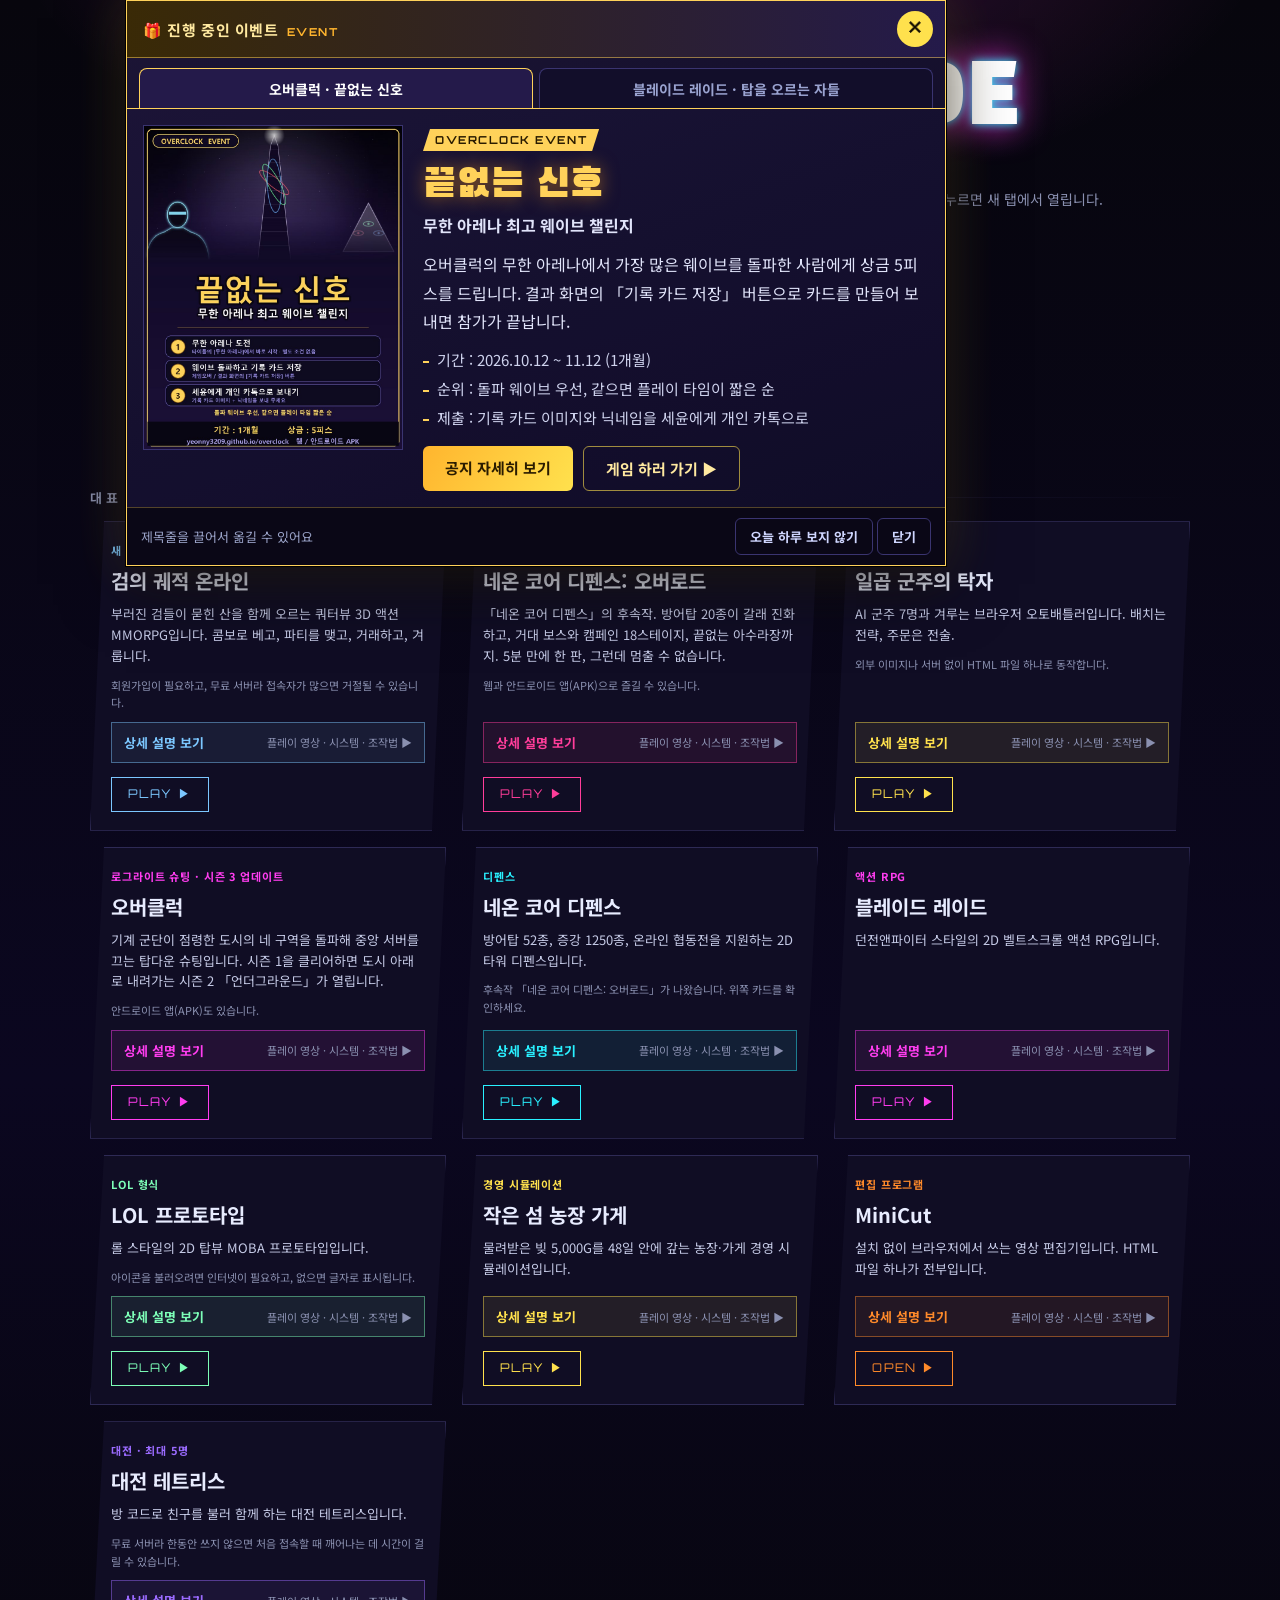
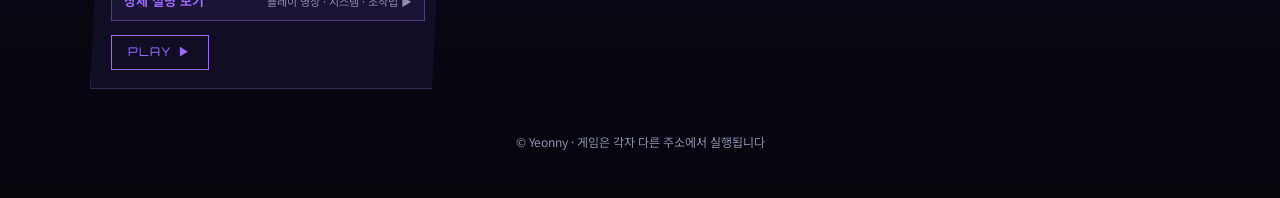
==== commit 0af8f793: "새 게임 추가: 네온 코어 디펜스: 오버로드(후속작) 카드, 상세 창, 플레이 영상, 새 테마 Co-Authored-By: Claude Sonnet 5.5 <noreply@anth" ====
--- a/index.html
+++ b/index.html
@@ -137,7 +137,7 @@
 .hof-ch.in .hof-vid{animation:vidin .9s .45s cubic-bezier(.2,1.2,.3,1) backwards}
 @keyframes vidin{from{opacity:0;transform:scale(.92)}to{opacity:1;transform:none}}
 </style>
-<link rel="stylesheet" href="games.css?v=3">
+<link rel="stylesheet" href="games.css?v=4">
 <link rel="stylesheet" href="history.css?v=3">
 <link rel="stylesheet" href="events.css?v=3">
 </head>
@@ -163,6 +163,15 @@
       <a class="go" href="https://sword-trail-online.3d-rpg-game.workers.dev/" target="_blank" rel="noopener">PLAY ▶</a>
     </article>
 
+    <article class="card" style="--c:#ff3d9a">
+      <span class="tag">새 게임 · 타워 디펜스 · 후속작</span>
+      <h3>네온 코어 디펜스: 오버로드</h3>
+      <p class="lead2">「네온 코어 디펜스」의 후속작. 방어탑 20종이 갈래 진화하고, 거대 보스와 캠페인 18스테이지, 끝없는 아수라장까지. 5분 만에 한 판, 그런데 멈출 수 없습니다.</p>
+      <span class="meta">웹과 안드로이드 앱(APK)으로 즐길 수 있습니다.</span>
+      <button type="button" class="more-btn" data-game="neoncore2">상세 설명 보기 <span>플레이 영상 · 시스템 · 조작법 ▶</span></button>
+      <a class="go" href="https://yeonny3209.github.io/neon-core-overload/" target="_blank" rel="noopener">PLAY ▶</a>
+    </article>
+
     <article class="card" style="--c:#ffe14d">
       <span class="tag">오토배틀러</span>
       <h3>일곱 군주의 탁자</h3>
@@ -185,6 +194,7 @@
       <span class="tag">디펜스</span>
       <h3>네온 코어 디펜스</h3>
       <p class="lead2">방어탑 52종, 증강 1250종, 온라인 협동전을 지원하는 2D 타워 디펜스입니다.</p>
+      <span class="meta">후속작 「네온 코어 디펜스: 오버로드」가 나왔습니다. 위쪽 카드를 확인하세요.</span>
       <button type="button" class="more-btn" data-game="neondefense">상세 설명 보기 <span>플레이 영상 · 시스템 · 조작법 ▶</span></button>
       <a class="go" href="https://yeonny3209.github.io/neon-core-defense/" target="_blank" rel="noopener">PLAY ▶</a>
     </article>
@@ -559,7 +569,7 @@
 })();
 
 </script>
-<script src="games-data.js?v=2"></script>
+<script src="games-data.js?v=3"></script>
 <script src="games.js?v=3"></script>
 <script src="history.js?v=3"></script>
 <script src="events.js?v=1"></script>
--- a/games.css
+++ b/games.css
@@ -125,3 +125,11 @@
 .th-sword .gd-genre{background:#e8c36a;color:#0b1220}
 .gd.open .th-sword{animation:swordIn .75s cubic-bezier(.2,1.2,.3,1)}
 @keyframes swordIn{0%{clip-path:polygon(0 0,0 0,0 100%,0 100%);transform:translateX(-60px) skewX(-6deg)}60%{clip-path:polygon(0 0,100% 0,100% 100%,0 100%)}100%{transform:none}}
+
+/* 네온 코어 디펜스: 오버로드 */
+.th-overload{--gbg:#07040f;--gtx:#ecf0ff;--gmu:#a8a3d0;--gac:#ff3d9a;--gtitle:#ffffff;--gbul:'◈'}
+.th-overload .gd-win{background:radial-gradient(ellipse at 80% 0,#3a0f3a,#07040f 60%),linear-gradient(#07040f,#0a0a1c);border-color:#ff3d9a;box-shadow:0 0 50px #ff3d9a55,inset 0 0 90px #29f0ff12}
+.th-overload .gd-title{background:linear-gradient(90deg,#29f0ff,#ff3d9a 60%,#ffb52e);-webkit-background-clip:text;background-clip:text;color:transparent;text-shadow:none;filter:drop-shadow(0 0 14px rgba(255,61,154,.6))}
+.th-overload .gd-genre{background:linear-gradient(90deg,#29f0ff,#ff3d9a);color:#07040f}
+.gd.open .th-overload{animation:ovlIn .7s cubic-bezier(.2,1,.3,1)}
+@keyframes ovlIn{0%{transform:scale(1.08);filter:brightness(2.2) saturate(1.6);opacity:.2}100%{transform:none;filter:none;opacity:1}}
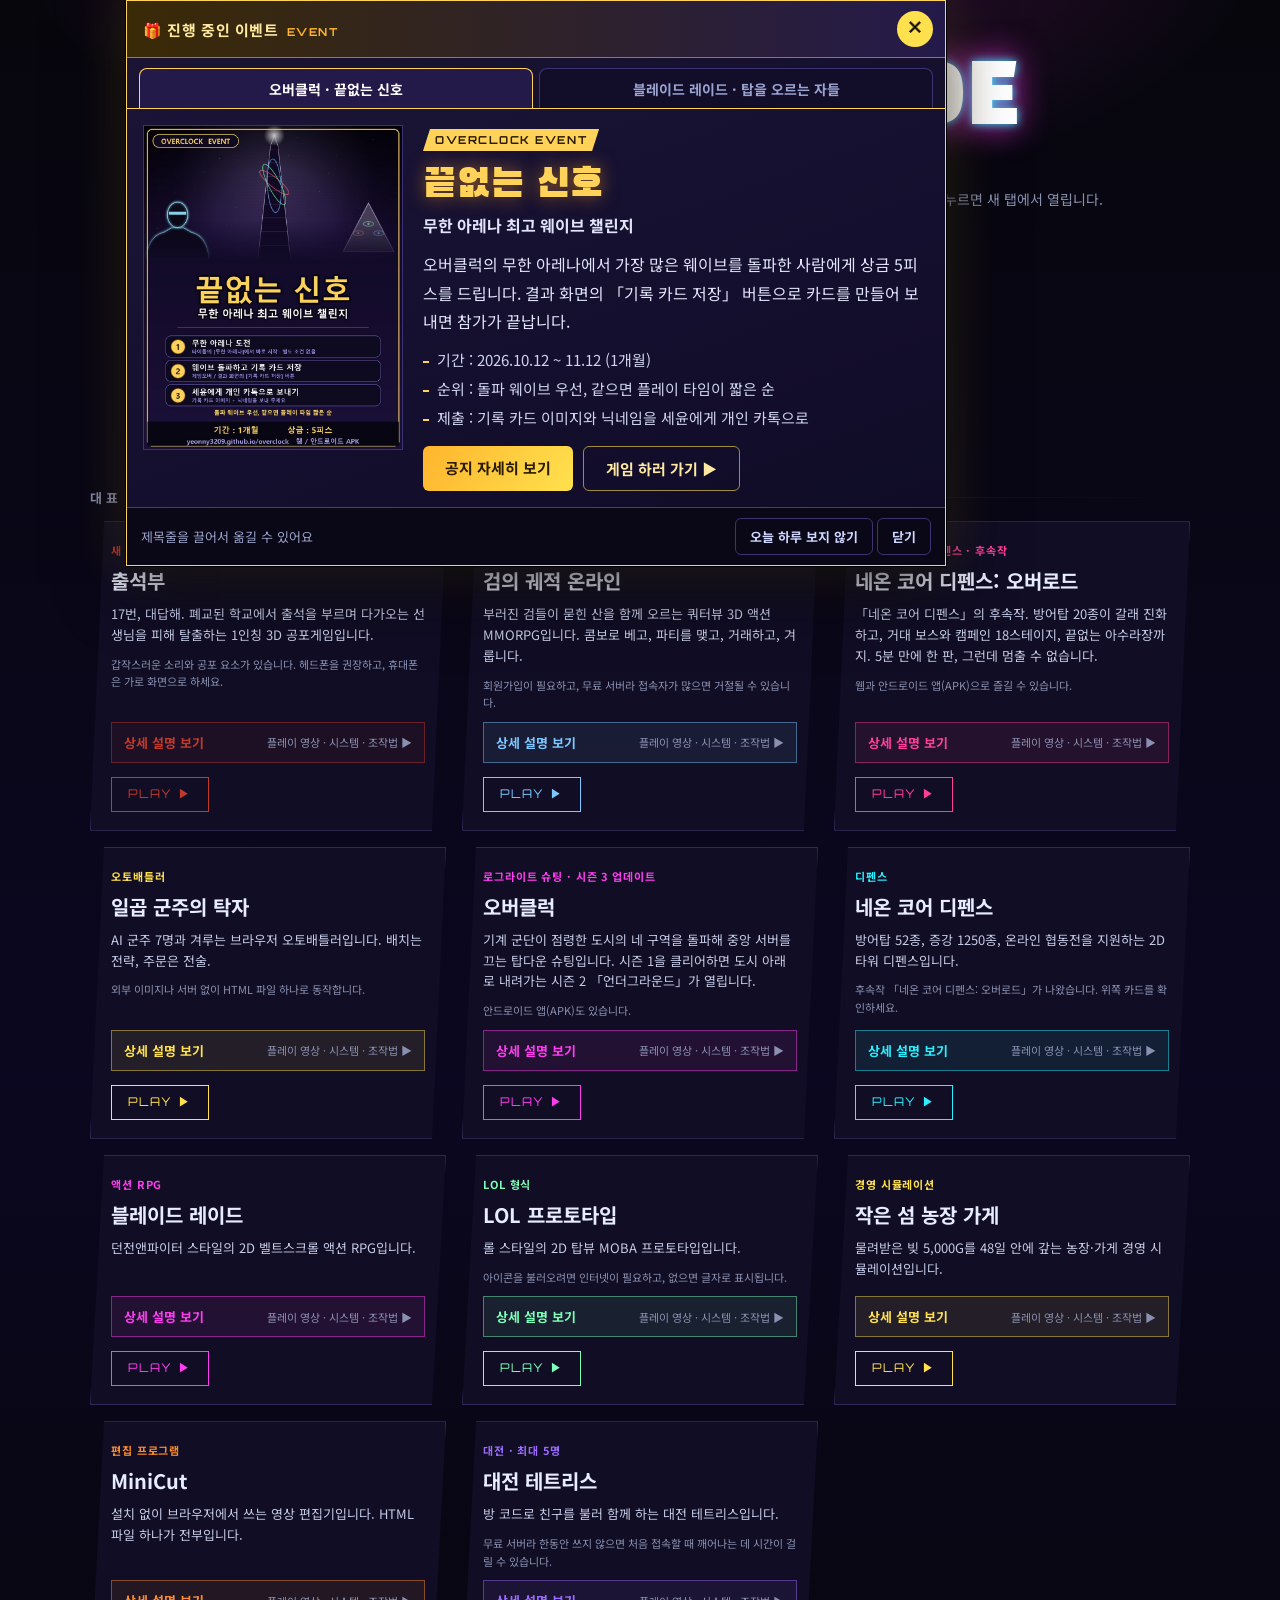
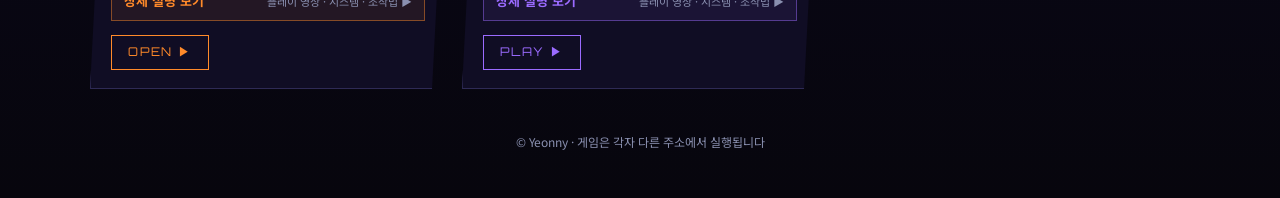
==== commit 2413ed8f: "새 게임 추가: 출석부(카드, 상세 창, 플레이 영상, 공포 테마). 역사 창에는 넣지 않음 Co-Authored-By: Claude Sonnet 5.5 <noreply@anthr" ====
--- a/index.html
+++ b/index.html
@@ -137,8 +137,8 @@
 .hof-ch.in .hof-vid{animation:vidin .9s .45s cubic-bezier(.2,1.2,.3,1) backwards}
 @keyframes vidin{from{opacity:0;transform:scale(.92)}to{opacity:1;transform:none}}
 </style>
-<link rel="stylesheet" href="games.css?v=4">
-<link rel="stylesheet" href="history.css?v=3">
+<link rel="stylesheet" href="games.css?v=5">
+<link rel="stylesheet" href="history.css?v=4">
 <link rel="stylesheet" href="events.css?v=3">
 </head>
 <body>
@@ -154,6 +154,15 @@
 
   <h2>대표 게임</h2>
   <div class="grid games">
+    <article class="card" style="--c:#c0392b">
+      <span class="tag">새 게임 · 공포 · 최대 6명</span>
+      <h3>출석부</h3>
+      <p class="lead2">17번, 대답해. 폐교된 학교에서 출석을 부르며 다가오는 선생님을 피해 탈출하는 1인칭 3D 공포게임입니다.</p>
+      <span class="meta">갑작스러운 소리와 공포 요소가 있습니다. 헤드폰을 권장하고, 휴대폰은 가로 화면으로 하세요.</span>
+      <button type="button" class="more-btn" data-game="chulseokbu">상세 설명 보기 <span>플레이 영상 · 시스템 · 조작법 ▶</span></button>
+      <a class="go" href="https://yeonny3209.github.io/chulseokbu/" target="_blank" rel="noopener">PLAY ▶</a>
+    </article>
+
     <article class="card" style="--c:#7cc7ff">
       <span class="tag">새 게임 · 온라인 MMORPG</span>
       <h3>검의 궤적 온라인</h3>
@@ -569,9 +578,9 @@
 })();
 
 </script>
-<script src="games-data.js?v=3"></script>
+<script src="games-data.js?v=4"></script>
 <script src="games.js?v=3"></script>
-<script src="history.js?v=3"></script>
+<script src="history.js?v=5"></script>
 <script src="events.js?v=1"></script>
 <script src="pwa.js?v=1"></script>
 </body>
--- a/games.css
+++ b/games.css
@@ -133,3 +133,14 @@
 .th-overload .gd-genre{background:linear-gradient(90deg,#29f0ff,#ff3d9a);color:#07040f}
 .gd.open .th-overload{animation:ovlIn .7s cubic-bezier(.2,1,.3,1)}
 @keyframes ovlIn{0%{transform:scale(1.08);filter:brightness(2.2) saturate(1.6);opacity:.2}100%{transform:none;filter:none;opacity:1}}
+
+/* 출석부 */
+.th-horror{--gbg:#070606;--gtx:#e8e2da;--gmu:#a79b90;--gac:#c0392b;--gtitle:#f3ece4;--gtfont:'Nanum Myeongjo','Black Han Sans';--gbul:'▪'}
+.th-horror .gd-win{background:radial-gradient(ellipse at 50% 0,#1f1210,#070606 70%);border-color:#5a1b16;box-shadow:0 0 60px #7a1b1455,inset 0 0 110px #00000099}
+.th-horror .gd-title{letter-spacing:.12em;text-shadow:0 0 14px #c0392b99}
+.th-horror .gd-genre{background:#7a1b14;color:#f3ece4}
+.th-horror .gd-play{background:#7a1b14;color:#f3ece4}
+.gd.open .th-horror{animation:horrorIn 1s steps(1,end),horrorIn2 1.2s ease-out}
+@keyframes horrorIn{0%{opacity:0}10%{opacity:1}14%{opacity:.1}22%{opacity:1}30%{opacity:.3}40%,100%{opacity:1}}
+@keyframes horrorIn2{0%{filter:brightness(.3) contrast(1.4)}100%{filter:none}}
+@media (prefers-reduced-motion:reduce){.gd.open .th-horror{animation:none}}
--- a/history.css
+++ b/history.css
@@ -88,9 +88,9 @@
   .hs-txt p{font-size:15.5px;line-height:1.75}
   .hs-brand{display:none}
   .hs-top{flex-wrap:wrap;justify-content:flex-end;row-gap:6px}
-  .hs-dots{order:3;flex-basis:100%;flex:none;width:100%;gap:5px}
+  .hs-dots{order:3;flex-basis:100%;flex:none;width:100%;gap:4px}
   .hs-btn{width:36px;height:36px}
-  .hs-dot{width:28px;height:28px;font-size:12px}
+  .hs-dot{width:26px;height:26px;font-size:11px}
   .hs-stat{top:auto;left:50%;transform:translateX(-50%);bottom:max(92px,calc(env(safe-area-inset-bottom) + 82px));white-space:nowrap}
   .hs-say{bottom:calc(20% + 124px)}
 }
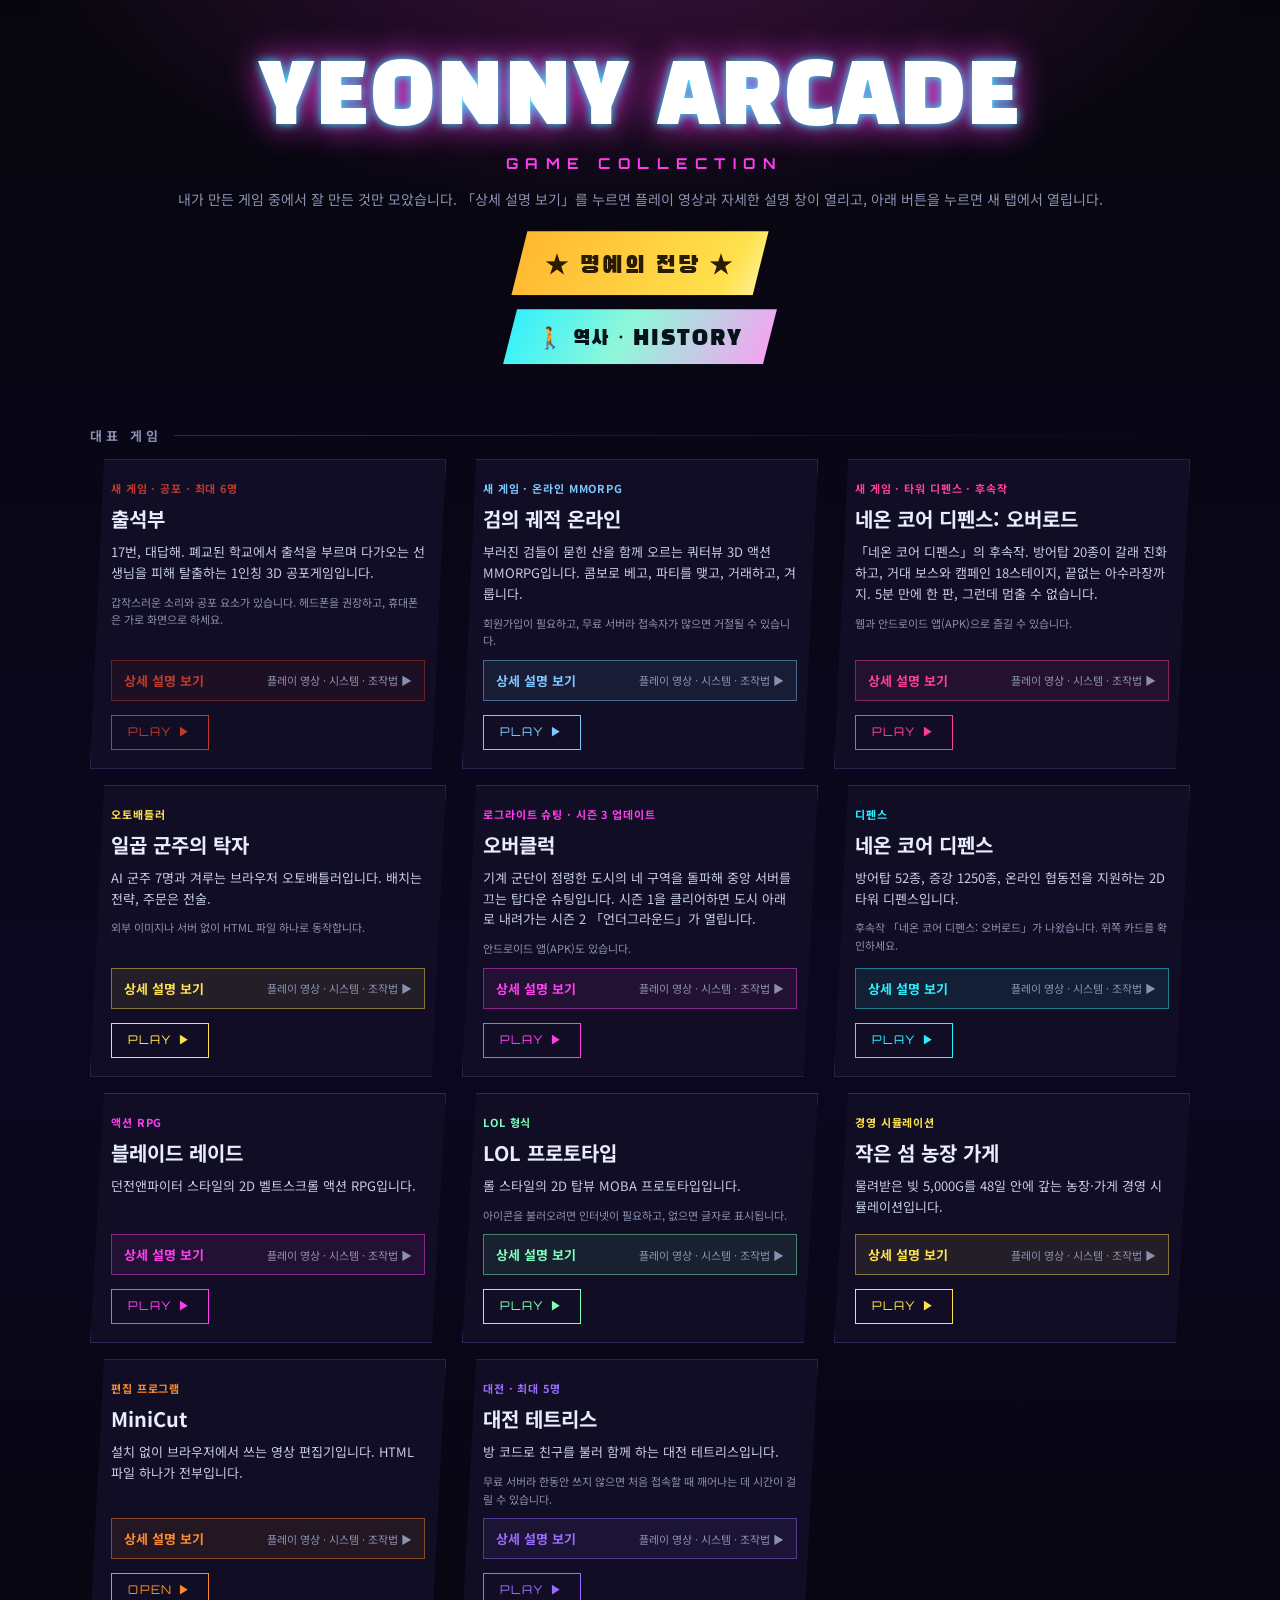
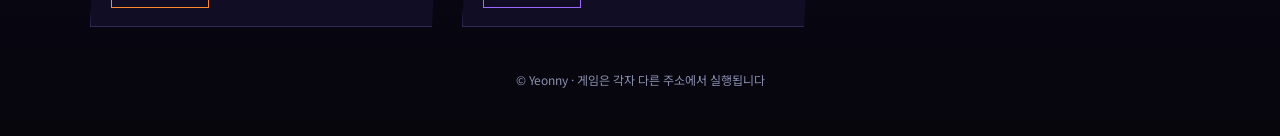
==== commit d9f0c5cb: "이벤트 종료: 메인 페이지의 이벤트 안내 창과 버튼 제거 Co-Authored-By: Claude Sonnet 5.5 <noreply@anthropic.com>" ====
--- a/index.html
+++ b/index.html
@@ -149,7 +149,6 @@
     <p class="lead">내가 만든 게임 중에서 잘 만든 것만 모았습니다. 「상세 설명 보기」를 누르면 플레이 영상과 자세한 설명 창이 열리고, 아래 버튼을 누르면 새 탭에서 열립니다.</p>
     <button type="button" class="hof-open" id="hofOpen" aria-haspopup="dialog"><span class="star">★</span> 명예의 전당 <span class="star">★</span></button>
     <button type="button" class="hs-open" id="hsOpen" aria-haspopup="dialog"><span class="ico">🚶</span>역사 · HISTORY</button>
-    <button type="button" class="hs-open ev-open" id="evOpen" aria-haspopup="dialog"><span class="ico">🎁</span>진행 중인 이벤트</button>
   </header>
 
   <h2>대표 게임</h2>
@@ -581,7 +580,6 @@
 <script src="games-data.js?v=4"></script>
 <script src="games.js?v=3"></script>
 <script src="history.js?v=5"></script>
-<script src="events.js?v=1"></script>
 <script src="pwa.js?v=1"></script>
 </body>
 </html>
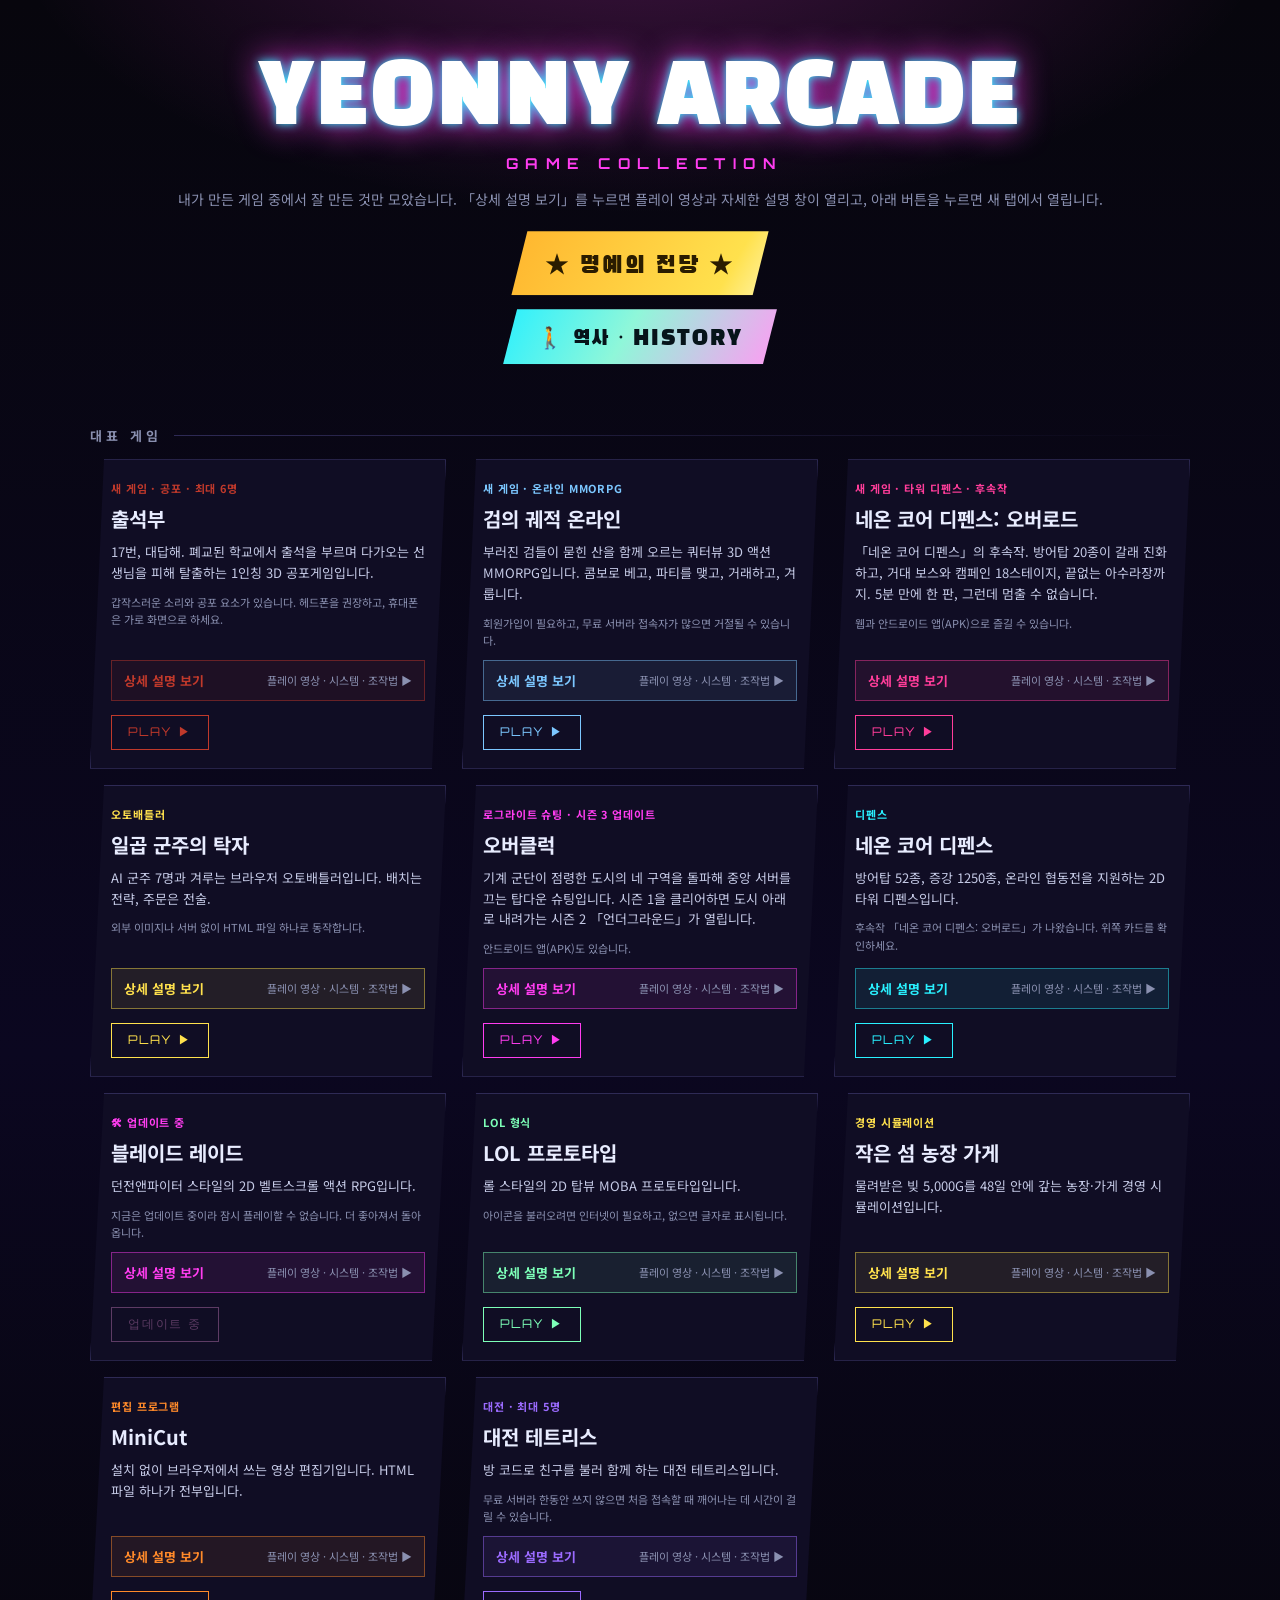
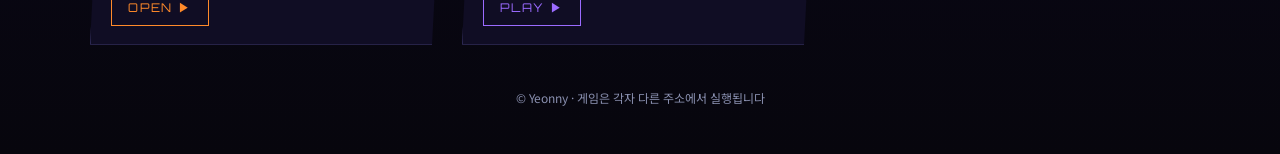
==== commit 9f3959ce: "블레이드 레이드를 업데이트 중으로 표시(카드, 상세 창) Co-Authored-By: Claude Sonnet 5.5 <noreply@anthropic.com>" ====
--- a/index.html
+++ b/index.html
@@ -137,7 +137,7 @@
 .hof-ch.in .hof-vid{animation:vidin .9s .45s cubic-bezier(.2,1.2,.3,1) backwards}
 @keyframes vidin{from{opacity:0;transform:scale(.92)}to{opacity:1;transform:none}}
 </style>
-<link rel="stylesheet" href="games.css?v=5">
+<link rel="stylesheet" href="games.css?v=6">
 <link rel="stylesheet" href="history.css?v=4">
 <link rel="stylesheet" href="events.css?v=3">
 </head>
@@ -208,11 +208,12 @@
     </article>
 
     <article class="card" style="--c:#ff3df0">
-      <span class="tag">액션 RPG</span>
+      <span class="tag">🛠 업데이트 중</span>
       <h3>블레이드 레이드</h3>
       <p class="lead2">던전앤파이터 스타일의 2D 벨트스크롤 액션 RPG입니다.</p>
+      <span class="meta">지금은 업데이트 중이라 잠시 플레이할 수 없습니다. 더 좋아져서 돌아옵니다.</span>
       <button type="button" class="more-btn" data-game="bladeraid">상세 설명 보기 <span>플레이 영상 · 시스템 · 조작법 ▶</span></button>
-      <a class="go" href="https://yeonny3209.github.io/blade-raid/" target="_blank" rel="noopener">PLAY ▶</a>
+      <span class="go off" aria-disabled="true">업데이트 중</span>
     </article>
 
     <article class="card" style="--c:#7dffb8">
@@ -577,8 +578,8 @@
 })();
 
 </script>
-<script src="games-data.js?v=4"></script>
-<script src="games.js?v=3"></script>
+<script src="games-data.js?v=5"></script>
+<script src="games.js?v=4"></script>
 <script src="history.js?v=5"></script>
 <script src="pwa.js?v=1"></script>
 </body>
--- a/games.css
+++ b/games.css
@@ -144,3 +144,7 @@
 @keyframes horrorIn{0%{opacity:0}10%{opacity:1}14%{opacity:.1}22%{opacity:1}30%{opacity:.3}40%,100%{opacity:1}}
 @keyframes horrorIn2{0%{filter:brightness(.3) contrast(1.4)}100%{filter:none}}
 @media (prefers-reduced-motion:reduce){.gd.open .th-horror{animation:none}}
+
+/* 업데이트 중인 게임 */
+.card .go.off,.gd-play.off{opacity:.55;cursor:not-allowed;pointer-events:none;filter:grayscale(.7);text-decoration:none}
+.card .go.off{display:inline-block}
